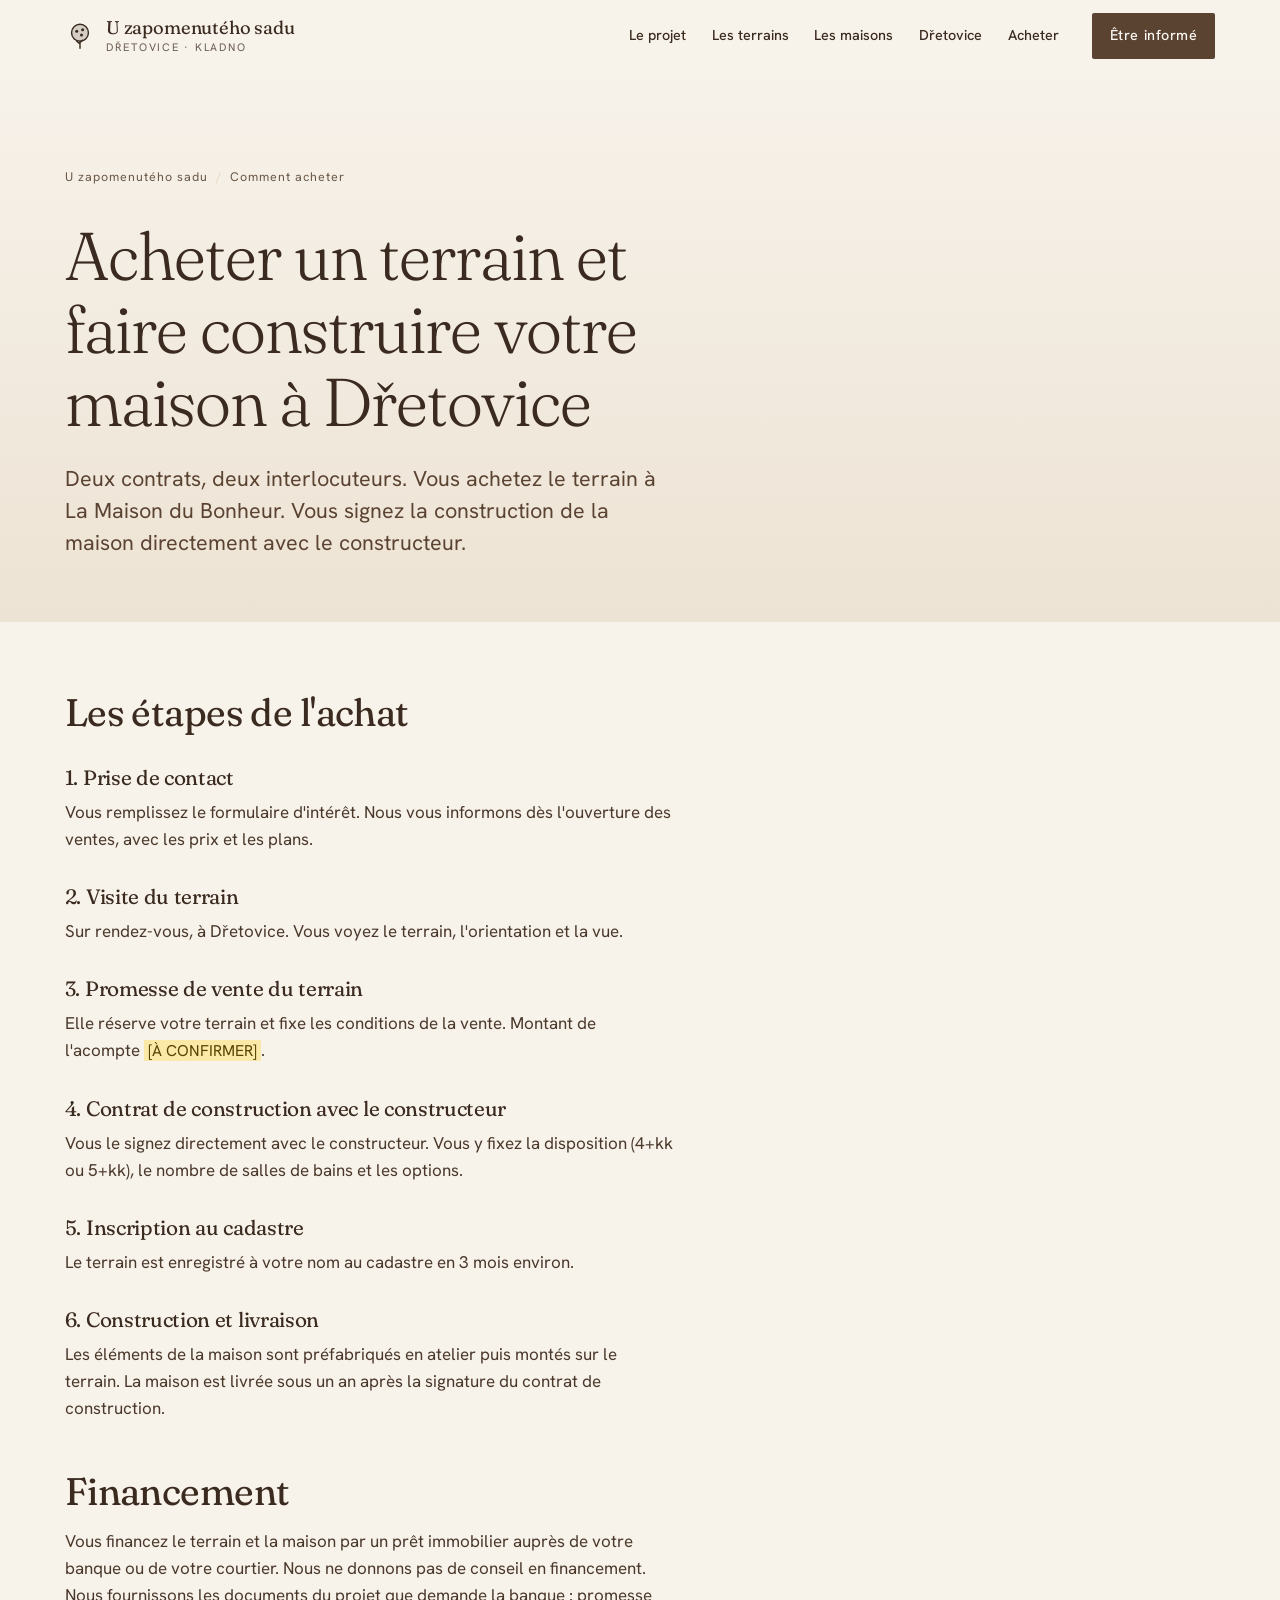
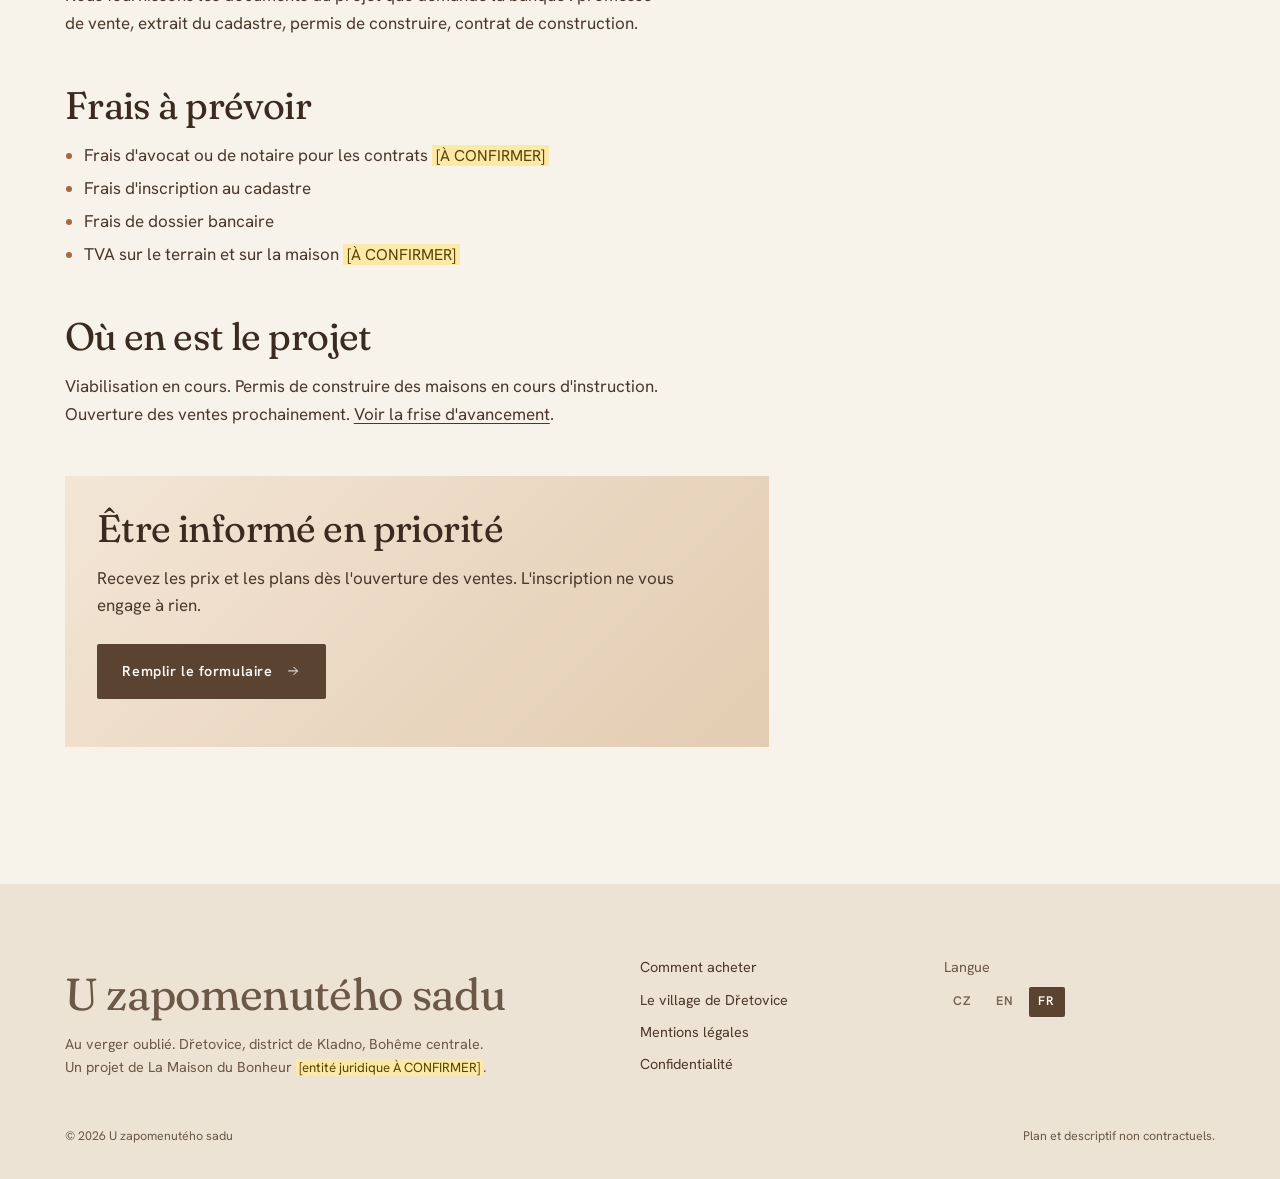
==== comment-acheter/index.html @ 850607a3 "Frise d'avancement à 3 étapes sans date, retrait des dates de vente et de permis, centrage du pannea" ====
<!DOCTYPE html>
<html lang="fr">
<head>
    <meta charset="UTF-8">
    <meta name="viewport" content="width=device-width, initial-scale=1">
    <!-- DEV : version française provisoire, ne pas indexer. -->
    <meta name="robots" content="noindex, nofollow">
    <title>Acheter un terrain et faire bâtir sa maison près de Prague</title>
    <meta name="description" content="Promesse de vente, contrat de construction, cadastre, financement : toutes les étapes pour acheter un terrain et faire construire votre maison à Dřetovice.">
    <link rel="canonical" href="https://uzapomenutehosadu.cz/comment-acheter/">
    <meta property="og:title" content="Acheter un terrain et faire bâtir sa maison près de Prague">
    <meta property="og:description" content="Promesse de vente, contrat de construction, cadastre, financement : toutes les étapes pour acheter un terrain et faire construire votre maison à Dřetovice.">
    <meta property="og:image" content="https://uzapomenutehosadu.cz/assets/images/og-image.jpg">
    <meta property="og:url" content="https://uzapomenutehosadu.cz/comment-acheter/">
    <meta property="og:type" content="website">
    <meta property="og:locale" content="fr_FR">
    <meta property="og:site_name" content="U zapomenutého sadu">
    <meta name="theme-color" content="#f7f2ea">
    <link rel="icon" href="../assets/icons/favicon.svg" type="image/svg+xml">
    <link rel="preload" href="../assets/fonts/fraunces-var.woff2" as="font" type="font/woff2" crossorigin>
    <link rel="preload" href="../assets/fonts/hanken-grotesk-var.woff2" as="font" type="font/woff2" crossorigin>
    <link rel="stylesheet" href="../css/style.css?v=20261007d">
    <script>document.documentElement.classList.add('js');</script>
    <script type="application/ld+json">
{
  "@context": "https://schema.org",
  "@type": "BreadcrumbList",
  "itemListElement": [
    {
      "@type": "ListItem",
      "position": 1,
      "name": "U zapomenutého sadu",
      "item": "https://uzapomenutehosadu.cz/"
    },
    {
      "@type": "ListItem",
      "position": 2,
      "name": "Comment acheter",
      "item": "https://uzapomenutehosadu.cz/comment-acheter/"
    }
  ]
}
    </script>
</head>
<body>
    <a class="skip-link" href="#contenu">Aller au contenu</a>
    <header class="site-header site-header--page">
        <div class="wrap">
            <a class="brand" href="../">
                <svg viewBox="0 0 32 32" aria-hidden="true"><circle cx="16" cy="12.5" r="9" fill="currentColor" opacity=".18"/><circle cx="16" cy="12.5" r="9" fill="none" stroke="currentColor" stroke-width="1.5"/><path d="M16 21.5V29M16 24.5l-3.5-3M16 23l3-2.6" stroke="currentColor" stroke-width="1.5" fill="none" stroke-linecap="round"/><circle cx="12.5" cy="11" r="1.6" fill="currentColor"/><circle cx="18.8" cy="9.4" r="1.6" fill="currentColor"/><circle cx="17.6" cy="15" r="1.6" fill="currentColor"/></svg>
                <span>U zapomenutého sadu<small>Dřetovice · Kladno</small></span>
            </a>
            <button class="nav-toggle" type="button" aria-expanded="false" aria-controls="site-nav"><span></span>Menu</button>
            <nav class="site-nav" id="site-nav" aria-label="Navigation principale">
                <ul role="list">
                    <li><a href="../#avancement">Le projet</a></li>
                    <li><a href="../#terrains">Les terrains</a></li>
                    <li><a href="../#maisons">Les maisons</a></li>
                    <li><a href="../dretovice/">Dřetovice</a></li>
                    <li><a href="../comment-acheter/">Acheter</a></li>
                    <li><a class="btn" href="../#contact">Être informé</a></li>
                </ul>
            </nav>
        </div>
    </header>

    <main id="contenu">
        <section class="page-hero">
            <div class="wrap">
                <nav class="breadcrumb" aria-label="Fil d'Ariane">
                    <ol>
                        <li><a href="../">U zapomenutého sadu</a></li>
                        <li aria-current="page">Comment acheter</li>
                    </ol>
                </nav>
                <h1>Acheter un terrain et faire construire votre maison à Dřetovice</h1>
                <p class="lead">Deux contrats, deux interlocuteurs. Vous achetez le terrain à La Maison du Bonheur. Vous signez la construction de la maison directement avec le constructeur.</p>
            </div>
        </section>
        <section class="section bg-cream" style="padding-top:clamp(3rem,2rem + 3vw,5rem)">
            <div class="wrap">
                <div class="prose">

                    <h2>Les étapes de l'achat</h2>
                    <h3>1. Prise de contact</h3>
                    <p>Vous remplissez le formulaire d'intérêt. Nous vous informons dès l'ouverture des ventes, avec les prix et les plans.</p>
                    <h3>2. Visite du terrain</h3>
                    <p>Sur rendez-vous, à Dřetovice. Vous voyez le terrain, l'orientation et la vue.</p>
                    <h3>3. Promesse de vente du terrain</h3>
                    <p>Elle réserve votre terrain et fixe les conditions de la vente. Montant de l'acompte <span class="todo">[À CONFIRMER]</span>.</p>
                    <h3>4. Contrat de construction avec le constructeur</h3>
                    <p>Vous le signez directement avec le constructeur. Vous y fixez la disposition (4+kk ou 5+kk), le nombre de salles de bains et les options.</p>
                    <h3>5. Inscription au cadastre</h3>
                    <p>Le terrain est enregistré à votre nom au cadastre en 3 mois environ.</p>
                    <h3>6. Construction et livraison</h3>
                    <p>Les éléments de la maison sont préfabriqués en atelier puis montés sur le terrain. La maison est livrée sous un an après la signature du contrat de construction.</p>

                    <h2>Financement</h2>
                    <p>Vous financez le terrain et la maison par un prêt immobilier auprès de votre banque ou de votre courtier. Nous ne donnons pas de conseil en financement. Nous fournissons les documents du projet que demande la banque : promesse de vente, extrait du cadastre, permis de construire, contrat de construction.</p>

                    <h2>Frais à prévoir</h2>
                    <ul>
                        <li>Frais d'avocat ou de notaire pour les contrats <span class="todo">[À CONFIRMER]</span></li>
                        <li>Frais d'inscription au cadastre</li>
                        <li>Frais de dossier bancaire</li>
                        <li>TVA sur le terrain et sur la maison <span class="todo">[À CONFIRMER]</span></li>
                    </ul>

                    <h2>Où en est le projet</h2>
                    <p>Viabilisation en cours. Permis de construire des maisons en cours d'instruction. Ouverture des ventes prochainement. <a href="../#avancement">Voir la frise d'avancement</a>.</p>


                <div class="page-cta">
                    <h2>Être informé en priorité</h2>
                    <p>Recevez les prix et les plans dès l'ouverture des ventes. L'inscription ne vous engage à rien.</p>
                    <p style="margin-top:1.5rem"><a class="btn btn--primary" href="../#contact">Remplir le formulaire <svg viewBox="0 0 24 24" fill="none" stroke="currentColor" stroke-width="1.5" aria-hidden="true"><path d="M5 12h14M13 6l6 6-6 6"/></svg></a></p>
                </div>
                </div>
            </div>
        </section>
    </main>

    <footer class="site-footer">
        <div class="wrap">
            <div class="footer-grid">
                <div class="footer-brand">
                    <p class="serif">U zapomenutého sadu</p>
                    <p>Au verger oublié. Dřetovice, district de Kladno, Bohême centrale.<br>Un projet de La Maison du Bonheur <span class="todo">[entité juridique À CONFIRMER]</span>.</p>
                </div>
                <ul class="footer-links" role="list">
                    <li><a href="../comment-acheter/">Comment acheter</a></li>
                    <li><a href="../dretovice/">Le village de Dřetovice</a></li>
                    <li><a href="../mentions-legales/">Mentions légales</a></li>
                    <li><a href="../confidentialite/">Confidentialité</a></li>
                </ul>
                <div>
                    <p class="note" style="margin-bottom:.5rem">Langue</p>
                    <ul class="lang" role="list">
                        <li><span aria-disabled="true" title="Version tchèque en préparation">CZ</span></li>
                        <li><span aria-disabled="true" title="Version anglaise en préparation">EN</span></li>
                        <li><a href="./" aria-current="page" lang="fr">FR</a></li>
                    </ul>
                </div>
            </div>
            <div class="footer-bottom">
                <p>&copy; <span id="year">2026</span> U zapomenutého sadu</p>
                <p>Plan et descriptif non contractuels.</p>
            </div>
        </div>
    </footer>
    <script src="../js/main.js?v=20261007d" defer></script>
</body>
</html>
---- css/style.css ----
/* =========================================================
   U zapomenutého sadu : design system + styles
   Mobile-first. Pas de traits de séparation : les sections
   se distinguent par leur fond et leur composition.
   ========================================================= */

/* ---------- Polices (2 fichiers woff2, variables) ---------- */
@font-face {
    font-family: "Fraunces";
    src: url("../assets/fonts/fraunces-var.woff2") format("woff2");
    font-weight: 300 600;
    font-style: normal;
    font-display: optional;
}
@font-face {
    font-family: "Hanken Grotesk";
    src: url("../assets/fonts/hanken-grotesk-var.woff2") format("woff2");
    font-weight: 300 700;
    font-style: normal;
    font-display: optional;
}

/* ---------- Tokens ---------- */
:root {
    /* Fonds */
    --c-cream: #f7f2ea;
    --c-paper: #fbf8f3;
    --c-sand: #ede3d4;
    --c-clay: #e3d3bd;

    /* Bruns */
    --c-ink: #3a2a1f;
    --c-earth: #5b4332;
    --c-taupe: #75624f;
    --c-copper: #a8673f;
    --c-copper-soft: #c98f68;

    /* Accent unique : vert feuille */
    --c-leaf: #5c7a34;
    --c-leaf-soft: #dfe6cf;

    /* Texte */
    --c-text: #4a382b;
    --c-muted: #6b5847;

    /* Dégradés dans la palette */
    --g-warm: linear-gradient(180deg, var(--c-cream) 0%, var(--c-sand) 100%);
    --g-dawn: linear-gradient(135deg, #f3e6d6 0%, #ead7c1 55%, #e2cdb2 100%);

    /* Typo */
    --f-serif: "Fraunces", "Iowan Old Style", "Palatino Linotype", Georgia, serif;
    --f-sans: "Hanken Grotesk", "Segoe UI", system-ui, -apple-system, sans-serif;

    --fs-xs: 0.78rem;
    --fs-sm: 0.9rem;
    --fs-base: 1.0625rem;
    --fs-lg: clamp(1.15rem, 1rem + 0.5vw, 1.35rem);
    --fs-h3: clamp(1.3rem, 1.1rem + 0.8vw, 1.7rem);
    --fs-h2: clamp(2rem, 1.4rem + 2.6vw, 3.6rem);
    --fs-h1: clamp(2.4rem, 1.5rem + 4.2vw, 5.4rem);
    --fs-display: clamp(4rem, 2.5rem + 7vw, 9.5rem);

    /* Espacements */
    --sp-1: 0.5rem;
    --sp-2: 1rem;
    --sp-3: 1.5rem;
    --sp-4: 2rem;
    --sp-5: 3rem;
    --sp-6: 4.5rem;
    --sp-section: clamp(4.5rem, 3rem + 7vw, 10rem);
    --gutter: clamp(1.25rem, 0.8rem + 2.5vw, 3rem);
    --max: 1240px;
    --max-text: 38rem;

    --radius: 2px;
    --ease: cubic-bezier(.22, .61, .36, 1);
    --t: 240ms;
}

/* ---------- Reset ---------- */
*, *::before, *::after { box-sizing: border-box; }
* { margin: 0; padding: 0; }
html { font-size: 16px; -webkit-text-size-adjust: 100%; scroll-behavior: smooth; scroll-padding-top: 5rem; }
body {
    font-family: var(--f-sans);
    font-size: var(--fs-base);
    line-height: 1.6;
    color: var(--c-text);
    background: var(--c-cream);
    -webkit-font-smoothing: antialiased;
    text-rendering: optimizeLegibility;
}
img, picture, svg, video, iframe { display: block; max-width: 100%; height: auto; }
input, button, textarea, select { font: inherit; color: inherit; }
button { cursor: pointer; background: none; border: 0; }
a { color: inherit; text-decoration-thickness: 1px; text-underline-offset: 0.2em; }
ul[role="list"], ol[role="list"] { list-style: none; }
:focus-visible { outline: 2px solid var(--c-leaf); outline-offset: 3px; }

@media (prefers-reduced-motion: reduce) {
    html { scroll-behavior: auto; }
    *, *::before, *::after { animation-duration: 0.01ms !important; transition-duration: 0.01ms !important; }
}

/* ---------- Utilitaires ---------- */
.wrap { width: 100%; max-width: var(--max); margin-inline: auto; padding-inline: var(--gutter); }
.visually-hidden { position: absolute !important; width: 1px; height: 1px; overflow: hidden; clip: rect(0 0 0 0); white-space: nowrap; }
.skip-link { position: absolute; left: 1rem; top: -4rem; z-index: 100; background: var(--c-ink); color: var(--c-paper); padding: 0.6rem 1rem; transition: top var(--t); }
.skip-link:focus { top: 1rem; }

/* ---------- Typo ---------- */
h1, h2, h3, .serif {
    font-family: var(--f-serif);
    font-optical-sizing: auto;
    font-weight: 400;
    color: var(--c-ink);
    line-height: 1.08;
    letter-spacing: -0.015em;
    text-wrap: balance;
}
h2 { font-size: var(--fs-h2); }
h3 { font-size: var(--fs-h3); line-height: 1.2; }
p { max-width: var(--max-text); }
strong { font-weight: 600; color: var(--c-ink); }

.eyebrow {
    display: inline-flex;
    align-items: baseline;
    gap: 0.75em;
    font-family: var(--f-sans);
    font-size: var(--fs-xs);
    font-weight: 600;
    letter-spacing: 0.18em;
    text-transform: uppercase;
    color: var(--c-copper);
    margin-bottom: var(--sp-3);
}
.eyebrow b { font-family: var(--f-serif); font-weight: 400; font-size: 1.35em; letter-spacing: 0; color: var(--c-taupe); }
.lead { font-size: var(--fs-lg); line-height: 1.5; color: var(--c-earth); }
.note { font-size: var(--fs-sm); color: var(--c-muted); }
.todo { background: #fbe9a8; color: #5a4300; padding: 0 0.25em; font-size: 0.92em; }

/* ---------- Boutons ---------- */
.btn {
    display: inline-flex;
    align-items: center;
    gap: 0.75rem;
    padding: 1rem 1.6rem;
    font-weight: 600;
    font-size: var(--fs-sm);
    letter-spacing: 0.04em;
    text-decoration: none;
    border-radius: var(--radius);
    transition: background-color var(--t) var(--ease), color var(--t) var(--ease), transform var(--t) var(--ease);
}
.btn svg { width: 1.1em; height: 1.1em; transition: transform var(--t) var(--ease); }
.btn:hover svg { transform: translateX(4px); }
.btn--primary { background: var(--c-earth); color: var(--c-paper); }
.btn--primary:hover { background: var(--c-ink); }
.btn--light { background: var(--c-paper); color: var(--c-ink); }
.btn--light:hover { background: var(--c-cream); }
.link-arrow {
    display: inline-flex; align-items: center; gap: 0.5rem;
    font-weight: 600; font-size: var(--fs-sm); letter-spacing: 0.04em;
    text-decoration: none; color: var(--c-earth);
    background: linear-gradient(currentColor, currentColor) 0 100% / 0 1px no-repeat;
    transition: background-size var(--t) var(--ease), color var(--t);
    padding-bottom: 2px;
}
.link-arrow:hover { background-size: 100% 1px; color: var(--c-ink); }

/* ---------- Header ---------- */
.site-header {
    position: fixed; inset: 0 0 auto 0; z-index: 50;
    transition: background-color var(--t) var(--ease), color var(--t);
    color: var(--c-paper);
}
.site-header.is-solid { background: rgba(247, 242, 234, 0.97); color: var(--c-ink); }
.site-header--page { position: sticky; background: var(--c-cream); color: var(--c-ink); }
.site-header .wrap { display: flex; align-items: center; justify-content: space-between; gap: var(--sp-3); height: 4.5rem; }
.brand { display: flex; align-items: center; gap: 0.7rem; text-decoration: none; }
.brand svg { width: 30px; height: 30px; flex: none; }
.brand span { font-family: var(--f-serif); font-size: 1.15rem; line-height: 1; letter-spacing: -0.01em; }
.brand small { display: block; font-family: var(--f-sans); font-size: 0.68rem; letter-spacing: 0.16em; text-transform: uppercase; opacity: 0.75; margin-top: 0.3rem; }

.nav-toggle { display: inline-flex; align-items: center; gap: 0.6rem; font-size: var(--fs-sm); font-weight: 600; padding: 0.55rem 0.9rem; border-radius: 99px; background: var(--c-earth); color: var(--c-paper); }
.nav-toggle span { display: block; width: 22px; height: 2px; background: currentColor; position: relative; transition: transform var(--t); }
.nav-toggle span::before, .nav-toggle span::after { content: ""; position: absolute; left: 0; width: 100%; height: 2px; background: currentColor; transition: transform var(--t), top var(--t); }
.nav-toggle span::before { top: -7px; }
.nav-toggle span::after { top: 7px; }
.nav-toggle[aria-expanded="true"] span { background: transparent; }
.nav-toggle[aria-expanded="true"] span::before { top: 0; transform: rotate(45deg); }
.nav-toggle[aria-expanded="true"] span::after { top: 0; transform: rotate(-45deg); }

.site-nav {
    position: fixed; inset: 4.5rem 0 auto 0;
    background: var(--c-cream); color: var(--c-ink);
    padding: var(--sp-4) var(--gutter) var(--sp-5);
    display: none;
}
.site-nav.is-open { display: block; }
.site-nav ul { display: grid; gap: 0.4rem; }
.site-nav a { display: block; font-family: var(--f-serif); font-size: 1.6rem; text-decoration: none; padding: 0.3rem 0; }
.site-nav .btn { margin-top: var(--sp-3); font-family: var(--f-sans); font-size: var(--fs-sm); }

@media (min-width: 960px) {
    .nav-toggle { display: none; }
    .site-nav { position: static; display: block; background: none; color: inherit; padding: 0; }
    .site-nav ul { display: flex; align-items: center; gap: clamp(1rem, 2vw, 2rem); }
    .site-nav a { font-family: var(--f-sans); font-size: var(--fs-sm); font-weight: 500; padding: 0.4rem 0; background: linear-gradient(currentColor, currentColor) 0 100% / 0 1px no-repeat; transition: background-size var(--t) var(--ease); }
    .site-nav a:hover { background-size: 100% 1px; }
    .site-nav .btn { margin: 0 0 0 0.5rem; padding: 0.7rem 1.1rem; background: var(--c-paper); color: var(--c-ink); }
    .site-header.is-solid .site-nav .btn, .site-header--page .site-nav .btn { background: var(--c-earth); color: var(--c-paper); }
}

/* ---------- Sections ---------- */
.section { padding-block: var(--sp-section); position: relative; }
.bg-cream { background: var(--c-cream); }
.bg-paper { background: var(--c-paper); }
.bg-sand { background: var(--c-sand); }
.bg-warm { background: var(--g-warm); }
.bg-dawn { background: var(--g-dawn); }
.section-head { margin-bottom: clamp(2.5rem, 2rem + 3vw, 5rem); max-width: 50rem; }
.section-head p { margin-top: var(--sp-3); }
/* Rendu différé des sections hors écran (performance) */
main > section:not(.hero):not(.figures) { content-visibility: auto; contain-intrinsic-size: auto 1100px; }

/* ---------- 1. Hero ---------- */
.hero { position: relative; min-height: min(100svh, 58rem); display: grid; align-items: end; color: var(--c-paper); isolation: isolate; }
.hero__media, .hero__media img { position: absolute; inset: 0; width: 100%; height: 100%; object-fit: cover; z-index: -2; }
.hero__media img { object-position: 40% 60%; }
.hero::after {
    content: ""; position: absolute; inset: 0; z-index: -1;
    background:
        linear-gradient(180deg, rgba(43, 30, 20, 0.45) 0%, rgba(43, 30, 20, 0) 22%),
        linear-gradient(90deg, rgba(43, 30, 20, 0.62) 0%, rgba(43, 30, 20, 0.3) 45%, rgba(43, 30, 20, 0) 70%),
        linear-gradient(0deg, rgba(43, 30, 20, 0.82) 0%, rgba(58, 42, 31, 0.5) 38%, rgba(58, 42, 31, 0) 68%);
}
.hero__content { padding-block: 8rem clamp(3rem, 2rem + 4vw, 6rem); }
.hero__kicker { font-size: var(--fs-xs); font-weight: 600; letter-spacing: 0.2em; text-transform: uppercase; margin-bottom: var(--sp-3); opacity: 0.9; }
.hero__kicker em { font-style: normal; font-family: var(--f-serif); text-transform: none; letter-spacing: 0; font-size: 1.25em; opacity: 0.85; }
.hero h1 { color: var(--c-paper); font-size: var(--fs-h1); font-weight: 300; max-width: 15ch; }
.hero h1 em { font-style: normal; color: #ecd2b8; }
.hero__sub { margin-top: var(--sp-3); font-size: var(--fs-lg); max-width: 34rem; color: rgba(251, 248, 243, 0.92); }
.hero__actions { display: flex; flex-wrap: wrap; align-items: center; gap: var(--sp-3); margin-top: var(--sp-4); }
.hero__actions .link-arrow { color: var(--c-paper); }
.status-pill {
    display: inline-flex; align-items: center; gap: 0.6rem;
    font-size: var(--fs-sm); font-weight: 600; letter-spacing: 0.02em;
    background: rgba(43, 30, 20, 0.45);
    padding: 0.45rem 0.9rem 0.45rem 0.7rem; border-radius: 99px; margin-top: var(--sp-4);
}
.status-pill i { width: 8px; height: 8px; border-radius: 50%; background: #a9c97a; box-shadow: 0 0 0 4px rgba(169, 201, 122, 0.25); }
.hero__caption { position: absolute; right: var(--gutter); bottom: 1.2rem; font-size: var(--fs-xs); color: rgba(251, 248, 243, 0.75); max-width: 18rem; text-align: right; display: none; }
@media (min-width: 960px) { .hero__caption { display: block; } }

/* ---------- 2. Chiffres clés ---------- */
/* Panneau brun à gauche (pleine hauteur, jusqu'au bord), chiffres à droite */
.figures { display: grid; }
.figures__lead {
    background: linear-gradient(160deg, #6a4e3a 0%, var(--c-earth) 55%, #4d382a 100%);
    color: var(--c-paper);
    display: flex; align-items: center; justify-content: center; text-align: center;
    padding: clamp(3rem, 2rem + 5vw, 6rem) var(--gutter);
}
.figure--hero { align-items: center; }
.figures__rest { padding: clamp(3rem, 2rem + 5vw, 7rem) var(--gutter); }
.figures__grid { display: grid; gap: var(--sp-5) var(--sp-4); grid-template-columns: repeat(2, minmax(0, 1fr)); }
.figure { display: flex; flex-direction: column; gap: 0.35rem; }
.figure__value { font-family: var(--f-serif); font-weight: 300; font-size: clamp(2.6rem, 1.8rem + 3vw, 4.4rem); line-height: 0.95; color: var(--c-ink); letter-spacing: -0.03em; font-variant-numeric: lining-nums; }
.figure__value small { font-size: 0.42em; letter-spacing: 0; margin-left: 0.1em; color: var(--c-taupe); }
.figure__label { font-size: var(--fs-sm); color: var(--c-muted); max-width: 16rem; }
.figure--hero .figure__value { font-size: clamp(7rem, 4rem + 12vw, 13rem); color: #e8c3a0; }
.figure--hero .figure__label { color: rgba(251, 248, 243, 0.88); font-size: var(--fs-lg); line-height: 1.35; max-width: 15rem; margin-top: var(--sp-2); }
@media (min-width: 760px) {
    .figures__grid { grid-template-columns: repeat(3, minmax(0, 1fr)); gap: var(--sp-6) var(--sp-4); }
}
@media (min-width: 960px) {
    /* La colonne brune s'étend du bord gauche de l'écran jusqu'au début de la grille */
    .figures { grid-template-columns: calc((100vw - min(100vw, var(--max))) / 2 + 22rem) 1fr; }
    .figures__rest { display: flex; align-items: center; padding-left: var(--sp-6); padding-right: max(var(--gutter), calc((100vw - var(--max)) / 2 + var(--gutter))); }
    .figures__grid { width: 100%; }
}

/* ---------- 3. Avancement ---------- */
.timeline { display: grid; gap: 0; counter-reset: step; }
.step { position: relative; padding: 0 0 var(--sp-5) 3.5rem; }
.step:last-child { padding-bottom: 0; }
.step::before {
    content: ""; position: absolute; left: 1.05rem; top: 2.4rem; bottom: 0.2rem; width: 2px;
    background: linear-gradient(180deg, var(--c-clay), rgba(227, 211, 189, 0));
}
.step:last-child::before { display: none; }
.step__dot {
    position: absolute; left: 0; top: 0; width: 2.2rem; height: 2.2rem; border-radius: 50%;
    display: grid; place-items: center;
    font-family: var(--f-serif); font-size: 1rem; color: var(--c-taupe); background: var(--c-paper);
}
.step__status { display: flex; align-items: baseline; gap: 0.5rem; font-size: var(--fs-xs); font-weight: 600; letter-spacing: 0.14em; text-transform: uppercase; color: var(--c-muted); margin-bottom: 0.4rem; }
.step h3 { font-size: clamp(1.25rem, 1.1rem + 0.6vw, 1.55rem); margin-bottom: 0.4rem; }
.step p { font-size: var(--fs-sm); color: var(--c-text); max-width: 26rem; }
.step .step__link { margin-top: 0.8rem; }
.step--done .step__dot { background: var(--c-earth); color: var(--c-paper); }
.step--current .step__dot { background: var(--c-leaf); color: var(--c-paper); box-shadow: 0 0 0 6px var(--c-leaf-soft); }
.step--current .step__status { color: var(--c-leaf); }
.step--current .step__status::before { content: ""; flex: none; transform: translateY(-1px); width: 7px; height: 7px; border-radius: 50%; background: var(--c-leaf); }
.timeline-meta { display: flex; flex-wrap: wrap; justify-content: space-between; gap: var(--sp-2); margin-top: var(--sp-5); }
@media (min-width: 960px) {
    .timeline { grid-template-columns: repeat(3, minmax(0, 1fr)); gap: var(--sp-5); }
    .step { padding: 3.6rem 0 0 0; }
    .step::before { left: 2.6rem; right: calc(-1 * var(--sp-5)); top: 1.05rem; bottom: auto; width: auto; height: 2px; background: linear-gradient(90deg, var(--c-clay), rgba(227, 211, 189, 0.3)); }
    .step--done::before { background: var(--c-earth); }
}

/* ---------- 4. Plan de situation ---------- */
.plan { display: grid; gap: var(--sp-5); }
.plan__map { position: relative; }
.plan__scroll { overflow-x: auto; -webkit-overflow-scrolling: touch; margin-inline: calc(-1 * var(--gutter)); padding-inline: var(--gutter); scrollbar-width: thin; }
.plan__svg { width: 100%; min-width: 720px; height: auto; overflow: visible; }
.plan__hint { margin-top: 0.5rem; }
@media (min-width: 760px) { .plan__scroll { margin-inline: 0; padding-inline: 0; overflow: visible; } .plan__svg { min-width: 0; } .plan__hint { display: none; } }
.plan__svg .lot { cursor: pointer; }
.plan__svg .lot rect, .plan__svg .lot path { fill: #efe2cf; stroke: var(--c-paper); stroke-width: 3; transition: fill var(--t) var(--ease); }
.plan__svg .lot text { font-family: var(--f-serif); font-size: 34px; fill: var(--c-earth); pointer-events: none; transition: fill var(--t); }
.plan__svg .lot .lot-area { font-family: var(--f-sans); font-size: 13px; letter-spacing: 0.04em; fill: var(--c-muted); }
.plan__svg .lot:hover rect, .plan__svg .lot:hover path, .plan__svg .lot:focus-visible rect, .plan__svg .lot:focus-visible path { fill: var(--c-copper-soft); }
.plan__svg .lot.is-active rect, .plan__svg .lot.is-active path { fill: var(--c-copper); }
.plan__svg .lot.is-active text, .plan__svg .lot:hover text { fill: var(--c-paper); }
.plan__svg .lot:focus { outline: none; }
.plan__svg .lbl { font-family: var(--f-sans); font-size: 13px; letter-spacing: 0.16em; text-transform: uppercase; fill: var(--c-muted); }
.plan__svg .lbl--orchard { fill: #4b6328; }

.plan__tooltip {
    position: absolute; pointer-events: none; z-index: 2;
    background: var(--c-ink); color: var(--c-paper); font-size: var(--fs-xs); letter-spacing: 0.04em;
    padding: 0.4rem 0.7rem; border-radius: var(--radius); white-space: nowrap;
    transform: translate(-50%, calc(-100% - 10px)); opacity: 0; transition: opacity 150ms;
}
.plan__tooltip.is-visible { opacity: 1; }

.lot-card { background: var(--c-cream); padding: var(--sp-4); align-self: start; }
.lot-card__num { font-family: var(--f-serif); font-weight: 300; font-size: clamp(4rem, 3rem + 4vw, 6.5rem); line-height: 0.85; color: var(--c-copper); }
.lot-card dl { display: grid; grid-template-columns: auto 1fr; gap: 0.55rem 1.5rem; margin-block: var(--sp-3); font-size: var(--fs-sm); }
.lot-card dt { color: var(--c-muted); }
.lot-card dd { color: var(--c-ink); font-weight: 600; }
.lot-card .btn { width: 100%; justify-content: space-between; }
@media (min-width: 960px) {
    .plan { grid-template-columns: minmax(0, 1fr) 20rem; align-items: start; }
    .lot-card { position: sticky; top: 6rem; }
}

/* ---------- 5. Maisons ---------- */
.houses { display: grid; gap: var(--sp-5); }
.placeholder {
    position: relative; aspect-ratio: 4 / 3;
    background: var(--g-dawn);
    display: grid; place-items: center; text-align: center;
    padding: var(--sp-4); color: var(--c-earth);
}
.placeholder svg { position: absolute; inset: 0; width: 100%; height: 100%; }
.placeholder figcaption { position: relative; max-width: 20rem; font-size: var(--fs-sm); }
.placeholder figcaption strong { display: block; font-family: var(--f-serif); font-weight: 400; font-size: 1.35rem; margin-bottom: 0.4rem; }
.placeholder--tall { aspect-ratio: 3 / 4; }
.house-points { display: grid; gap: var(--sp-5); }
.house-point { display: grid; grid-template-columns: 3rem 1fr; gap: 0 var(--sp-2); }
.house-point__n { font-family: var(--f-serif); font-size: 1.1rem; color: var(--c-copper); padding-top: 0.25rem; }
.house-point h3 { margin-bottom: 0.6rem; }
.house-point ul { list-style: none; display: grid; gap: 0.35rem; }
.house-point li { padding-left: 1.1rem; position: relative; }
.house-point li::before { content: ""; position: absolute; left: 0; top: 0.72em; width: 6px; height: 6px; border-radius: 50%; background: var(--c-leaf); }
.house-spec {
    display: grid; grid-template-columns: repeat(2, minmax(0, 1fr)); gap: var(--sp-3) var(--sp-3);
    padding: var(--sp-4); background: var(--c-paper);
}
.house-spec div { display: flex; flex-direction: column; }
.house-spec b { font-family: var(--f-serif); font-weight: 400; font-size: 1.9rem; color: var(--c-ink); line-height: 1.1; }
.house-spec b + span { margin-top: 0.2rem; }
@media (min-width: 640px) { .house-spec { grid-template-columns: repeat(4, minmax(0, 1fr)); } }
.house-spec span { font-size: var(--fs-xs); letter-spacing: 0.1em; text-transform: uppercase; color: var(--c-muted); }
@media (min-width: 960px) {
    .houses { grid-template-columns: 5fr 6fr; gap: var(--sp-6); align-items: start; }
    .houses__visuals { position: sticky; top: 6rem; display: grid; gap: var(--sp-3); }
    .houses__visuals .placeholder:nth-child(2) { width: 72%; margin-left: auto; margin-top: calc(-1 * var(--sp-6)); aspect-ratio: 1; }
}

/* ---------- 6. Le lieu ---------- */
.place-photo { position: relative; }
.place-photo img { width: 100%; height: clamp(22rem, 60vw, 46rem); object-fit: cover; }
.place-photo figcaption { position: absolute; right: var(--gutter); top: var(--sp-3); text-align: right; color: var(--c-paper); font-size: var(--fs-xs); letter-spacing: 0.06em; text-shadow: 0 1px 8px rgba(0, 0, 0, 0.5); max-width: 22rem; }
.place-intro { margin-top: calc(-1 * clamp(4rem, 8vw, 9rem)); position: relative; z-index: 1; }
.place-intro__card { background: var(--c-cream); padding: var(--sp-5) var(--gutter); max-width: 46rem; }
.place-facts { display: grid; gap: var(--sp-5); margin-top: var(--sp-6); }
.place-fact h3 { margin-bottom: 0.6rem; }
.place-fact__k { font-family: var(--f-serif); font-weight: 300; font-size: 3rem; line-height: 1; color: var(--c-clay); display: block; margin-bottom: 0.4rem; }
@media (min-width: 760px) {
    .place-facts { grid-template-columns: repeat(2, minmax(0, 1fr)); gap: var(--sp-6) var(--sp-5); }
    .place-fact:nth-child(even) { transform: translateY(var(--sp-6)); }
}
@media (min-width: 960px) { .place-intro__card { padding: var(--sp-6) var(--sp-6) var(--sp-5); margin-left: calc(-1 * var(--sp-4)); } }

/* ---------- 7. Accès ---------- */
.access { display: grid; gap: var(--sp-5); }
.access__modes { display: grid; gap: var(--sp-4); }
.mode { display: grid; grid-template-columns: 2.6rem 1fr; gap: 0 var(--sp-2); }
.mode svg { width: 2rem; height: 2rem; stroke: var(--c-copper); fill: none; stroke-width: 1.5; stroke-linecap: round; stroke-linejoin: round; }
.mode h3 { font-family: var(--f-sans); font-size: var(--fs-xs); letter-spacing: 0.16em; text-transform: uppercase; font-weight: 600; color: var(--c-muted); margin-bottom: 0.3rem; }
.mode p { color: var(--c-ink); }
.distances { list-style: none; display: grid; gap: 0.2rem; margin-top: var(--sp-5); }
.distances li { display: flex; align-items: baseline; justify-content: space-between; gap: var(--sp-2); padding: 0.55rem 0; }
.distances li:nth-child(odd) { background: linear-gradient(90deg, rgba(227, 211, 189, 0.45), rgba(227, 211, 189, 0)); padding-inline: 0.75rem; margin-inline: -0.75rem; }
.distances b { font-family: var(--f-serif); font-weight: 400; font-size: 1.5rem; color: var(--c-ink); white-space: nowrap; }
.map-facade { position: relative; min-height: 24rem; background: var(--g-dawn); display: grid; place-items: center; overflow: hidden; }
.map-facade__bg { position: absolute; inset: 0; width: 100%; height: 100%; }
.map-facade__inner { position: relative; z-index: 1; text-align: center; color: var(--c-earth); padding: var(--sp-4); }
.map-pin { width: 2.6rem; height: 2.6rem; margin: 0 auto var(--sp-2); fill: none; stroke: var(--c-copper); stroke-width: 1.5; }
.map-facade__coords { font-family: var(--f-serif); font-size: 1.5rem !important; color: var(--c-ink); margin-bottom: 0.5rem !important; }
.map-facade__inner p { margin: 0 auto var(--sp-3); font-size: var(--fs-sm); max-width: 22rem; }
.map-facade iframe { position: absolute; inset: 0; width: 100%; height: 100%; border: 0; z-index: 2; }
.map-links { margin-top: var(--sp-2); display: flex; gap: var(--sp-3); flex-wrap: wrap; }
@media (min-width: 960px) {
    .access { grid-template-columns: 5fr 7fr; gap: var(--sp-6); align-items: stretch; }
    .map-facade { min-height: 100%; }
}

/* ---------- 8. Vie quotidienne ---------- */
.daily { display: grid; gap: var(--sp-5); }
.daily__col h3 { display: flex; align-items: baseline; justify-content: space-between; gap: var(--sp-2); margin-bottom: var(--sp-2); }
.daily__col h3 span { font-family: var(--f-sans); font-size: var(--fs-xs); font-weight: 600; letter-spacing: 0.12em; text-transform: uppercase; color: var(--c-leaf); white-space: nowrap; }
.daily__col ul { list-style: none; display: grid; gap: 0.15rem; }
.daily__col li { padding: 0.35rem 0; display: flex; justify-content: space-between; gap: var(--sp-2); }
.daily__col li em { font-style: normal; color: var(--c-muted); font-size: var(--fs-sm); white-space: nowrap; }
.daily__col--lead { background: var(--c-paper); padding: var(--sp-4); }
@media (min-width: 760px) { .daily { grid-template-columns: repeat(2, minmax(0, 1fr)); gap: var(--sp-5) var(--sp-6); } }
@media (min-width: 1100px) { .daily { grid-template-columns: 1.15fr 1fr 1fr; } .daily__col--lead { grid-row: span 2; } }

/* ---------- 9. Village ---------- */
.village { display: grid; gap: var(--sp-5); align-items: center; }
.village__year { margin-top: var(--sp-4); font-family: var(--f-serif); font-weight: 300; font-size: clamp(6rem, 3rem + 14vw, 15rem); line-height: 0.8; color: var(--c-copper); letter-spacing: -0.04em; }
.village__year span { display: block; font-family: var(--f-sans); font-size: var(--fs-xs); font-weight: 600; letter-spacing: 0.18em; text-transform: uppercase; color: var(--c-muted); margin-top: var(--sp-3); }
.village__facts { list-style: none; display: grid; gap: var(--sp-2); margin-top: var(--sp-4); }
.village__facts li { font-family: var(--f-serif); font-size: clamp(1.15rem, 1rem + 0.6vw, 1.45rem); color: var(--c-ink); line-height: 1.35; }
.village__facts li b { font-weight: 500; color: var(--c-copper); }
.village__photo img { width: 100%; aspect-ratio: 4 / 3; object-fit: cover; }
.village__photo figcaption { font-size: var(--fs-xs); color: var(--c-muted); margin-top: 0.6rem; }
@media (min-width: 960px) { .village { grid-template-columns: 7fr 5fr; gap: var(--sp-6); } }

/* ---------- 10. Vidéo ---------- */
.video { position: relative; aspect-ratio: 16 / 9; background: var(--c-earth); overflow: hidden; }
.video img { position: absolute; inset: 0; width: 100%; height: 100%; object-fit: cover; transition: transform 600ms var(--ease); }
.video::after { content: ""; position: absolute; inset: 0; background: linear-gradient(0deg, rgba(43, 30, 20, 0.6), rgba(43, 30, 20, 0.05) 60%); pointer-events: none; }
.video__btn { position: absolute; inset: 0; z-index: 1; display: flex; flex-direction: column; align-items: flex-start; justify-content: flex-end; gap: 0.8rem; padding: var(--gutter); color: var(--c-paper); text-align: left; }
.video__btn .play { width: 4.5rem; height: 4.5rem; border-radius: 50%; background: var(--c-paper); display: grid; place-items: center; transition: transform var(--t) var(--ease); }
.video__btn .play svg { width: 1.4rem; height: 1.4rem; fill: var(--c-ink); margin-left: 4px; }
.video__btn:hover .play { transform: scale(1.06); }
.video:hover img { transform: scale(1.02); }
.video__btn span { font-weight: 600; font-size: var(--fs-sm); letter-spacing: 0.04em; }
.video iframe { position: absolute; inset: 0; width: 100%; height: 100%; border: 0; z-index: 2; }
.video-note { margin-top: var(--sp-2); }

/* ---------- 11. Acheter ---------- */
.buy { display: grid; gap: var(--sp-5); }
.buy__parties { display: grid; gap: var(--sp-3); margin-top: var(--sp-4); }
.party { padding: var(--sp-3); background: var(--c-paper); }
.party span { display: block; font-size: var(--fs-xs); font-weight: 600; letter-spacing: 0.14em; text-transform: uppercase; color: var(--c-copper); margin-bottom: 0.3rem; }
.party p { font-family: var(--f-serif); font-size: 1.25rem; color: var(--c-ink); line-height: 1.3; }
.buy-steps { list-style: none; display: grid; gap: 0; counter-reset: buy; }
.buy-steps li { counter-increment: buy; display: grid; grid-template-columns: 4.5rem 1fr; gap: 0 var(--sp-2); padding-block: var(--sp-3); }
.buy-steps li::before { content: counter(buy, decimal-leading-zero); font-family: var(--f-serif); font-weight: 300; font-size: 2.6rem; line-height: 1; color: var(--c-clay); }
.buy-steps h3 { font-size: 1.3rem; margin-bottom: 0.3rem; }
.buy-steps p { font-size: var(--fs-sm); }
.buy-steps li:nth-child(odd) { background: linear-gradient(90deg, rgba(251, 248, 243, 0.8), rgba(251, 248, 243, 0)); padding-inline: 1rem; margin-inline: -1rem; }
.finance { margin-top: var(--sp-4); padding: var(--sp-4); background: var(--c-leaf-soft); }
.finance h3 { font-size: 1.25rem; margin-bottom: 0.4rem; }
@media (min-width: 960px) { .buy { grid-template-columns: 5fr 7fr; gap: var(--sp-6); } .buy__intro { position: sticky; top: 6rem; align-self: start; } }

/* ---------- 12. FAQ ---------- */
.faq { display: grid; gap: var(--sp-5); }
.faq__list { display: grid; gap: 0.4rem; }
.faq details { background: var(--c-paper); transition: background-color var(--t); }
.faq details[open] { background: #fff; }
.faq summary {
    list-style: none; cursor: pointer; display: flex; justify-content: space-between; align-items: center; gap: var(--sp-3);
    padding: 1.15rem 1.4rem; font-family: var(--f-serif); font-size: clamp(1.1rem, 1rem + 0.4vw, 1.3rem); color: var(--c-ink); line-height: 1.3;
}
.faq summary::-webkit-details-marker { display: none; }
.faq summary::after { content: ""; flex: none; width: 0.7rem; height: 0.7rem; border-right: 1.5px solid var(--c-copper); border-bottom: 1.5px solid var(--c-copper); transform: rotate(45deg) translateY(-3px); transition: transform var(--t) var(--ease); }
.faq details[open] summary::after { transform: rotate(-135deg) translateY(-3px); }
.faq summary:hover { color: var(--c-copper); }
.faq details > div { padding: 0 1.4rem 1.4rem; }
@media (min-width: 960px) { .faq { grid-template-columns: 4fr 8fr; gap: var(--sp-6); } .faq .section-head { position: sticky; top: 6rem; align-self: start; } }

/* ---------- 13. Formulaire ---------- */
.contact { display: grid; gap: var(--sp-5); }
.reasons { list-style: none; display: grid; gap: var(--sp-3); margin-top: var(--sp-4); counter-reset: r; }
.reasons li { counter-increment: r; display: grid; grid-template-columns: 2.5rem 1fr; font-size: var(--fs-lg); color: var(--c-ink); line-height: 1.4; }
.reasons li::before { content: counter(r, decimal-leading-zero); font-family: var(--f-serif); color: var(--c-copper); font-size: 1rem; padding-top: 0.25rem; }
.direct { margin-top: var(--sp-5); font-size: var(--fs-sm); color: var(--c-muted); }
.direct strong { display: block; font-family: var(--f-serif); font-weight: 400; font-size: 1.3rem; }

.form { background: var(--c-paper); padding: clamp(1.5rem, 1rem + 3vw, 3.5rem); display: grid; gap: var(--sp-3); }
.field { display: grid; gap: 0.4rem; }
.field label, .field legend { font-size: var(--fs-sm); font-weight: 600; color: var(--c-ink); }
.field label small, .field legend small { font-weight: 400; color: var(--c-muted); }
.field input, .field select, .field textarea {
    width: 100%; padding: 0.85rem 1rem; background: var(--c-cream); border: 0; border-radius: var(--radius);
    border-bottom: 2px solid transparent; transition: border-color var(--t), background-color var(--t);
}
.field input:hover, .field select:hover, .field textarea:hover { background: #f2ebdf; }
.field input:focus, .field select:focus, .field textarea:focus { outline: none; border-bottom-color: var(--c-leaf); background: #fff; }
.field textarea { min-height: 7rem; resize: vertical; }
.field [aria-invalid="true"] { border-bottom-color: #a5402a; }
.field .error { font-size: var(--fs-xs); color: #a5402a; min-height: 0; }
.row-2 { display: grid; gap: var(--sp-3); }
@media (min-width: 640px) { .row-2 { grid-template-columns: 1fr 1fr; } }
fieldset.field { border: 0; }
.checks { display: grid; gap: 0.5rem; margin-top: 0.4rem; }
@media (min-width: 640px) { .checks { grid-template-columns: 1fr 1fr; } }
.check { display: flex; gap: 0.7rem; align-items: flex-start; font-size: var(--fs-sm); cursor: pointer; padding: 0.7rem 0.85rem; background: var(--c-cream); border-radius: var(--radius); transition: background-color var(--t); }
.check:hover { background: #f2ebdf; }
.check input { appearance: none; flex: none; width: 1.15rem; height: 1.15rem; margin-top: 0.15rem; border: 1.5px solid var(--c-taupe); border-radius: 2px; display: grid; place-items: center; background: #fff; transition: background-color var(--t), border-color var(--t); }
.check input::after { content: ""; width: 0.35rem; height: 0.65rem; border-right: 2px solid #fff; border-bottom: 2px solid #fff; transform: rotate(45deg) translate(-1px, -1px); opacity: 0; }
.check input:checked { background: var(--c-leaf); border-color: var(--c-leaf); }
.check input:checked::after { opacity: 1; }
.check--consent { background: none; padding: 0; }
.check--consent:hover { background: none; }
.hp { position: absolute; left: -9999px; width: 1px; height: 1px; overflow: hidden; }
.form .btn { justify-self: start; border: 0; }
.form-status { font-size: var(--fs-sm); padding: 0.8rem 1rem; background: #f6dfd6; color: #7a2e1c; }
@media (min-width: 960px) { .contact { grid-template-columns: 5fr 7fr; gap: var(--sp-6); } }

/* ---------- 14. Footer ---------- */
.site-footer { background: var(--c-sand); padding-block: var(--sp-6) var(--sp-4); font-size: var(--fs-sm); }
.footer-grid { display: grid; gap: var(--sp-4); }
.footer-brand .serif { font-size: clamp(1.8rem, 1.4rem + 2vw, 2.8rem); line-height: 1; }
.footer-brand p { margin-top: var(--sp-2); color: var(--c-muted); }
.footer-links { list-style: none; display: grid; gap: 0.4rem; }
.footer-links a { text-decoration: none; }
.footer-links a:hover { text-decoration: underline; }
.lang { display: flex; gap: 0.3rem; list-style: none; }
.lang a, .lang span { display: inline-block; padding: 0.3rem 0.6rem; font-weight: 600; font-size: var(--fs-xs); letter-spacing: 0.1em; text-decoration: none; border-radius: var(--radius); }
.lang [aria-current] { background: var(--c-earth); color: var(--c-paper); }
.lang span[aria-disabled] { color: var(--c-taupe); }
.footer-bottom { margin-top: var(--sp-5); color: var(--c-muted); font-size: var(--fs-xs); display: flex; flex-wrap: wrap; justify-content: space-between; gap: var(--sp-2); }
@media (min-width: 760px) { .footer-grid { grid-template-columns: 2fr 1fr 1fr; } }

/* ---------- Pages annexes ---------- */
.page-hero { padding-block: clamp(3rem, 2rem + 5vw, 7rem) clamp(2rem, 1.5rem + 3vw, 4rem); background: var(--g-warm); }
.page-hero h1 { font-size: clamp(2.2rem, 1.5rem + 3.4vw, 4.4rem); font-weight: 300; max-width: 18ch; }
.page-hero p { margin-top: var(--sp-3); }
.breadcrumb { font-size: var(--fs-xs); letter-spacing: 0.08em; color: var(--c-muted); margin-bottom: var(--sp-4); }
.breadcrumb ol { list-style: none; display: flex; flex-wrap: wrap; gap: 0.5rem; }
.breadcrumb li + li::before { content: "/"; margin-right: 0.5rem; color: var(--c-clay); }
.breadcrumb a { text-decoration: none; }
.breadcrumb a:hover { text-decoration: underline; }
.prose { max-width: 44rem; }
.prose h2 { font-size: clamp(1.6rem, 1.3rem + 1.4vw, 2.4rem); margin: var(--sp-5) 0 var(--sp-2); }
.prose h2:first-child { margin-top: 0; }
.prose h3 { margin: var(--sp-4) 0 var(--sp-1); font-size: 1.3rem; }
.prose p, .prose ul, .prose ol, .prose dl { margin-bottom: var(--sp-2); }
.prose ul, .prose ol { padding-left: 1.2rem; }
.prose li { margin-bottom: 0.35rem; }
.prose li::marker { color: var(--c-copper); }
.prose table { width: 100%; border-collapse: collapse; margin-bottom: var(--sp-3); font-size: var(--fs-sm); }
.prose th, .prose td { text-align: left; padding: 0.6rem 0.8rem; vertical-align: top; }
.prose tr:nth-child(odd) td { background: var(--c-paper); }
.prose th { font-size: var(--fs-xs); letter-spacing: 0.1em; text-transform: uppercase; color: var(--c-muted); }
.page-cta { margin-top: var(--sp-5); padding: var(--sp-4); background: var(--g-dawn); }
.page-cta h2 { margin-top: 0; }

/* ---------- Reveal au scroll ---------- */
.js .reveal { opacity: 0; transform: translateY(20px); transition: opacity 700ms var(--ease), transform 700ms var(--ease); }
.js .reveal.is-in { opacity: 1; transform: none; }
@media (prefers-reduced-motion: reduce) { .js .reveal { opacity: 1; transform: none; } }
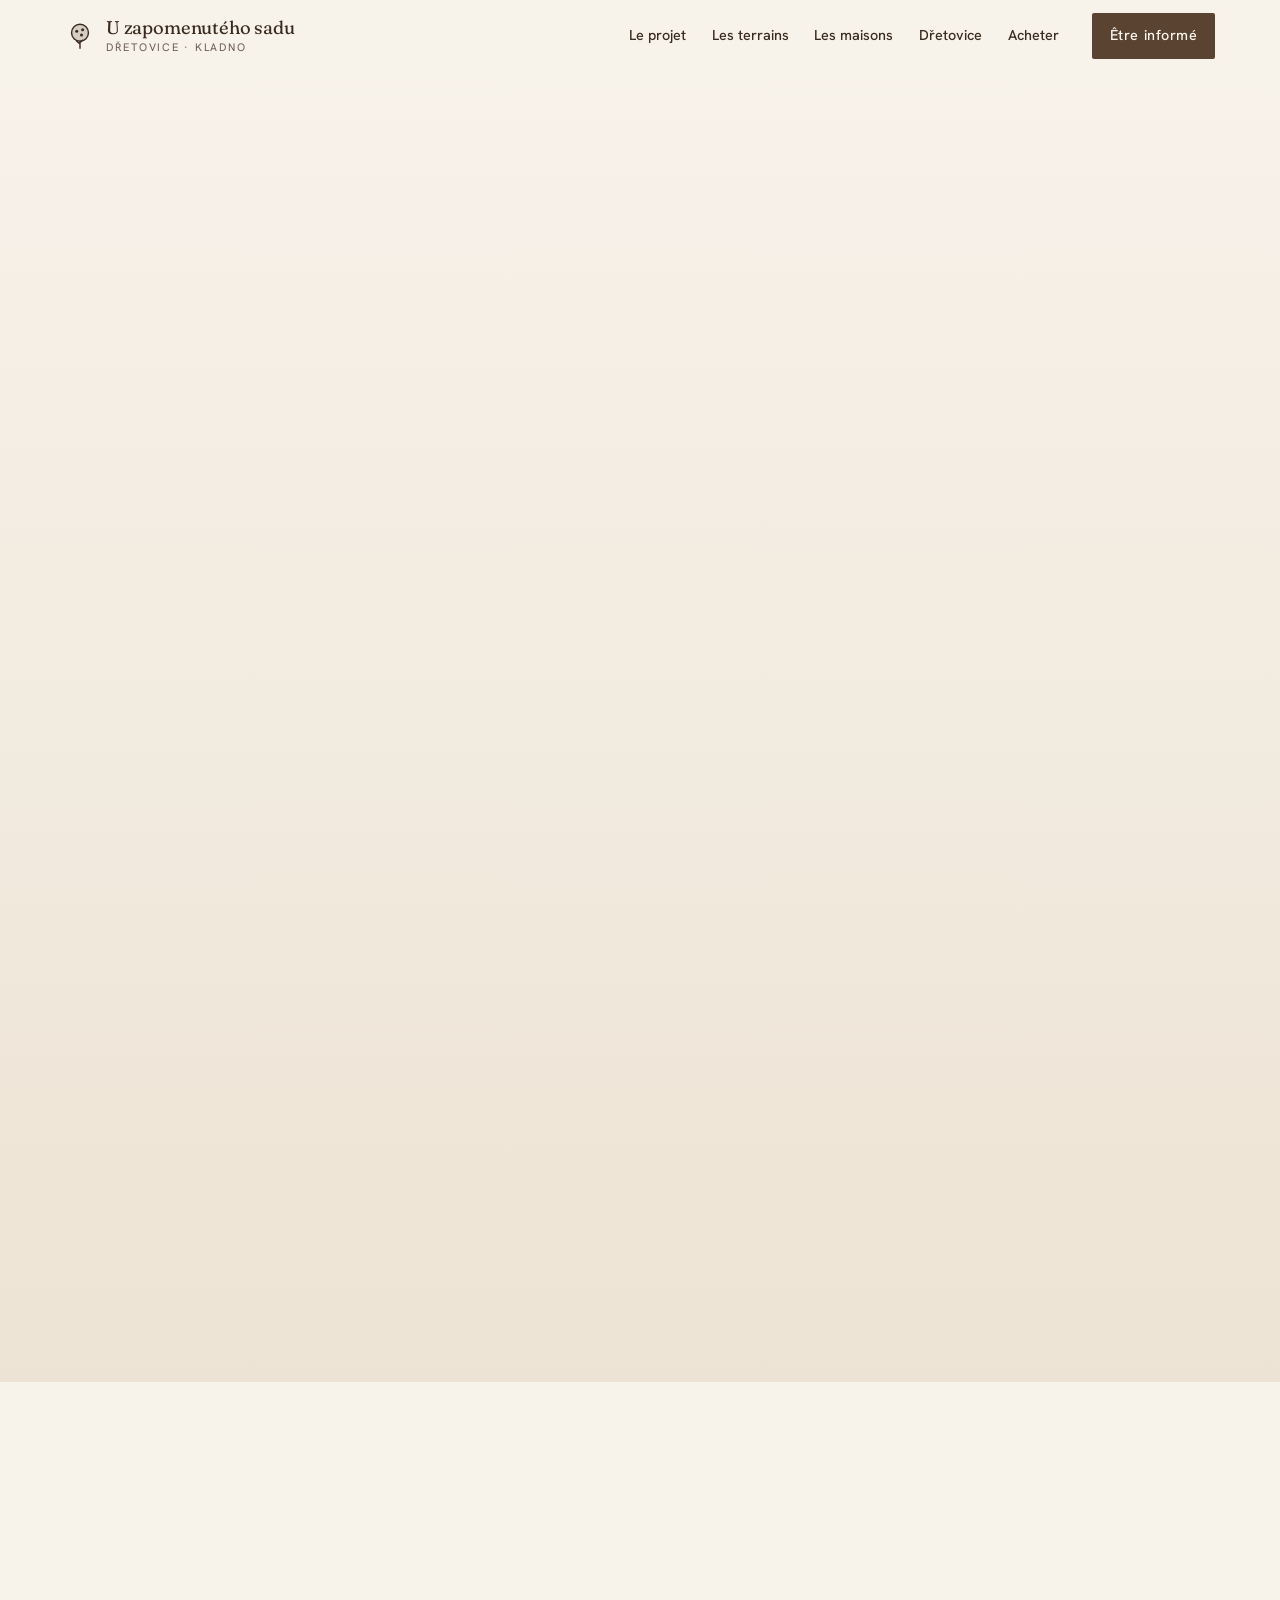
==== commit 88558bb5: "Revue 2 : bandeau maisons centré, retrait du nom de société, engagements non prévus retirés, formula" ====
--- a/comment-acheter/index.html
+++ b/comment-acheter/index.html
@@ -19,7 +19,7 @@
     <link rel="icon" href="../assets/icons/favicon.svg" type="image/svg+xml">
     <link rel="preload" href="../assets/fonts/fraunces-var.woff2" as="font" type="font/woff2" crossorigin>
     <link rel="preload" href="../assets/fonts/hanken-grotesk-var.woff2" as="font" type="font/woff2" crossorigin>
-    <link rel="stylesheet" href="../css/style.css?v=20261007d">
+    <link rel="stylesheet" href="../css/style.css?v=20261012a">
     <script>document.documentElement.classList.add('js');</script>
     <script type="application/ld+json">
 {
@@ -74,7 +74,7 @@
                     </ol>
                 </nav>
                 <h1>Acheter un terrain et faire construire votre maison à Dřetovice</h1>
-                <p class="lead">Deux contrats, deux interlocuteurs. Vous achetez le terrain à La Maison du Bonheur. Vous signez la construction de la maison directement avec le constructeur.</p>
+                <p class="lead">Deux contrats, deux interlocuteurs. Vous achetez le terrain à son propriétaire. Vous signez la construction de la maison directement avec le constructeur.</p>
             </div>
         </section>
         <section class="section bg-cream" style="padding-top:clamp(3rem,2rem + 3vw,5rem)">
@@ -87,7 +87,7 @@
                     <h3>2. Visite du terrain</h3>
                     <p>Sur rendez-vous, à Dřetovice. Vous voyez le terrain, l'orientation et la vue.</p>
                     <h3>3. Promesse de vente du terrain</h3>
-                    <p>Elle réserve votre terrain et fixe les conditions de la vente. Montant de l'acompte <span class="todo">[À CONFIRMER]</span>.</p>
+                    <p>Elle porte sur le terrain que vous avez choisi. Conditions <span class="todo">[À CONFIRMER]</span>.</p>
                     <h3>4. Contrat de construction avec le constructeur</h3>
                     <p>Vous le signez directement avec le constructeur. Vous y fixez la disposition (4+kk ou 5+kk), le nombre de salles de bains et les options.</p>
                     <h3>5. Inscription au cadastre</h3>
@@ -96,7 +96,7 @@
                     <p>Les éléments de la maison sont préfabriqués en atelier puis montés sur le terrain. La maison est livrée sous un an après la signature du contrat de construction.</p>
 
                     <h2>Financement</h2>
-                    <p>Vous financez le terrain et la maison par un prêt immobilier auprès de votre banque ou de votre courtier. Nous ne donnons pas de conseil en financement. Nous fournissons les documents du projet que demande la banque : promesse de vente, extrait du cadastre, permis de construire, contrat de construction.</p>
+                    <p>Vous financez le terrain et la maison par un prêt immobilier auprès de votre banque ou de votre courtier. Nous ne donnons pas de conseil en financement.</p>
 
                     <h2>Frais à prévoir</h2>
                     <ul>
@@ -125,7 +125,7 @@
             <div class="footer-grid">
                 <div class="footer-brand">
                     <p class="serif">U zapomenutého sadu</p>
-                    <p>Au verger oublié. Dřetovice, district de Kladno, Bohême centrale.<br>Un projet de La Maison du Bonheur <span class="todo">[entité juridique À CONFIRMER]</span>.</p>
+                    <p>Au verger oublié. Dřetovice, district de Kladno, Bohême centrale.<br>Porteur du projet : <span class="todo">[À CONFIRMER]</span>.</p>
                 </div>
                 <ul class="footer-links" role="list">
                     <li><a href="../comment-acheter/">Comment acheter</a></li>
@@ -148,6 +148,6 @@
             </div>
         </div>
     </footer>
-    <script src="../js/main.js?v=20261007d" defer></script>
+    <script src="../js/main.js?v=20261012a" defer></script>
 </body>
 </html>
--- a/css/style.css
+++ b/css/style.css
@@ -306,9 +306,9 @@
 .step--current .step__status::before { content: ""; flex: none; transform: translateY(-1px); width: 7px; height: 7px; border-radius: 50%; background: var(--c-leaf); }
 .timeline-meta { display: flex; flex-wrap: wrap; justify-content: space-between; gap: var(--sp-2); margin-top: var(--sp-5); }
 @media (min-width: 960px) {
-    .timeline { grid-template-columns: repeat(3, minmax(0, 1fr)); gap: var(--sp-5); }
+    .timeline { grid-template-columns: repeat(5, minmax(0, 1fr)); gap: var(--sp-3); }
     .step { padding: 3.6rem 0 0 0; }
-    .step::before { left: 2.6rem; right: calc(-1 * var(--sp-5)); top: 1.05rem; bottom: auto; width: auto; height: 2px; background: linear-gradient(90deg, var(--c-clay), rgba(227, 211, 189, 0.3)); }
+    .step::before { left: 2.6rem; right: calc(-1 * var(--sp-3)); top: 1.05rem; bottom: auto; width: auto; height: 2px; background: linear-gradient(90deg, var(--c-clay), rgba(227, 211, 189, 0.3)); }
     .step--done::before { background: var(--c-earth); }
 }
 
@@ -361,6 +361,8 @@
 .placeholder figcaption { position: relative; max-width: 20rem; font-size: var(--fs-sm); }
 .placeholder figcaption strong { display: block; font-family: var(--f-serif); font-weight: 400; font-size: 1.35rem; margin-bottom: 0.4rem; }
 .placeholder--tall { aspect-ratio: 3 / 4; }
+.house-illustration img { width: 100%; aspect-ratio: 4 / 3; object-fit: cover; }
+.house-illustration figcaption { margin-top: 0.6rem; font-size: var(--fs-xs); color: var(--c-muted); max-width: 30rem; }
 .house-points { display: grid; gap: var(--sp-5); }
 .house-point { display: grid; grid-template-columns: 3rem 1fr; gap: 0 var(--sp-2); }
 .house-point__n { font-family: var(--f-serif); font-size: 1.1rem; color: var(--c-copper); padding-top: 0.25rem; }
@@ -369,18 +371,18 @@
 .house-point li { padding-left: 1.1rem; position: relative; }
 .house-point li::before { content: ""; position: absolute; left: 0; top: 0.72em; width: 6px; height: 6px; border-radius: 50%; background: var(--c-leaf); }
 .house-spec {
-    display: grid; grid-template-columns: repeat(2, minmax(0, 1fr)); gap: var(--sp-3) var(--sp-3);
+    display: grid; grid-template-columns: repeat(2, minmax(0, 1fr)); gap: var(--sp-4) var(--sp-2);
     padding: var(--sp-4); background: var(--c-paper);
 }
-.house-spec div { display: flex; flex-direction: column; }
-.house-spec b { font-family: var(--f-serif); font-weight: 400; font-size: 1.9rem; color: var(--c-ink); line-height: 1.1; }
+.house-spec div { display: flex; flex-direction: column; align-items: center; text-align: center; }
+.house-spec b { font-family: var(--f-serif); font-weight: 400; font-size: clamp(1.5rem, 1.2rem + 0.8vw, 1.9rem); white-space: nowrap; color: var(--c-ink); line-height: 1.1; }
 .house-spec b + span { margin-top: 0.2rem; }
 @media (min-width: 640px) { .house-spec { grid-template-columns: repeat(4, minmax(0, 1fr)); } }
 .house-spec span { font-size: var(--fs-xs); letter-spacing: 0.1em; text-transform: uppercase; color: var(--c-muted); }
 @media (min-width: 960px) {
     .houses { grid-template-columns: 5fr 6fr; gap: var(--sp-6); align-items: start; }
     .houses__visuals { position: sticky; top: 6rem; display: grid; gap: var(--sp-3); }
-    .houses__visuals .placeholder:nth-child(2) { width: 72%; margin-left: auto; margin-top: calc(-1 * var(--sp-6)); aspect-ratio: 1; }
+    .houses__visuals .placeholder { width: 72%; margin-left: auto; aspect-ratio: 1; }
 }
 
 /* ---------- 6. Le lieu ---------- */
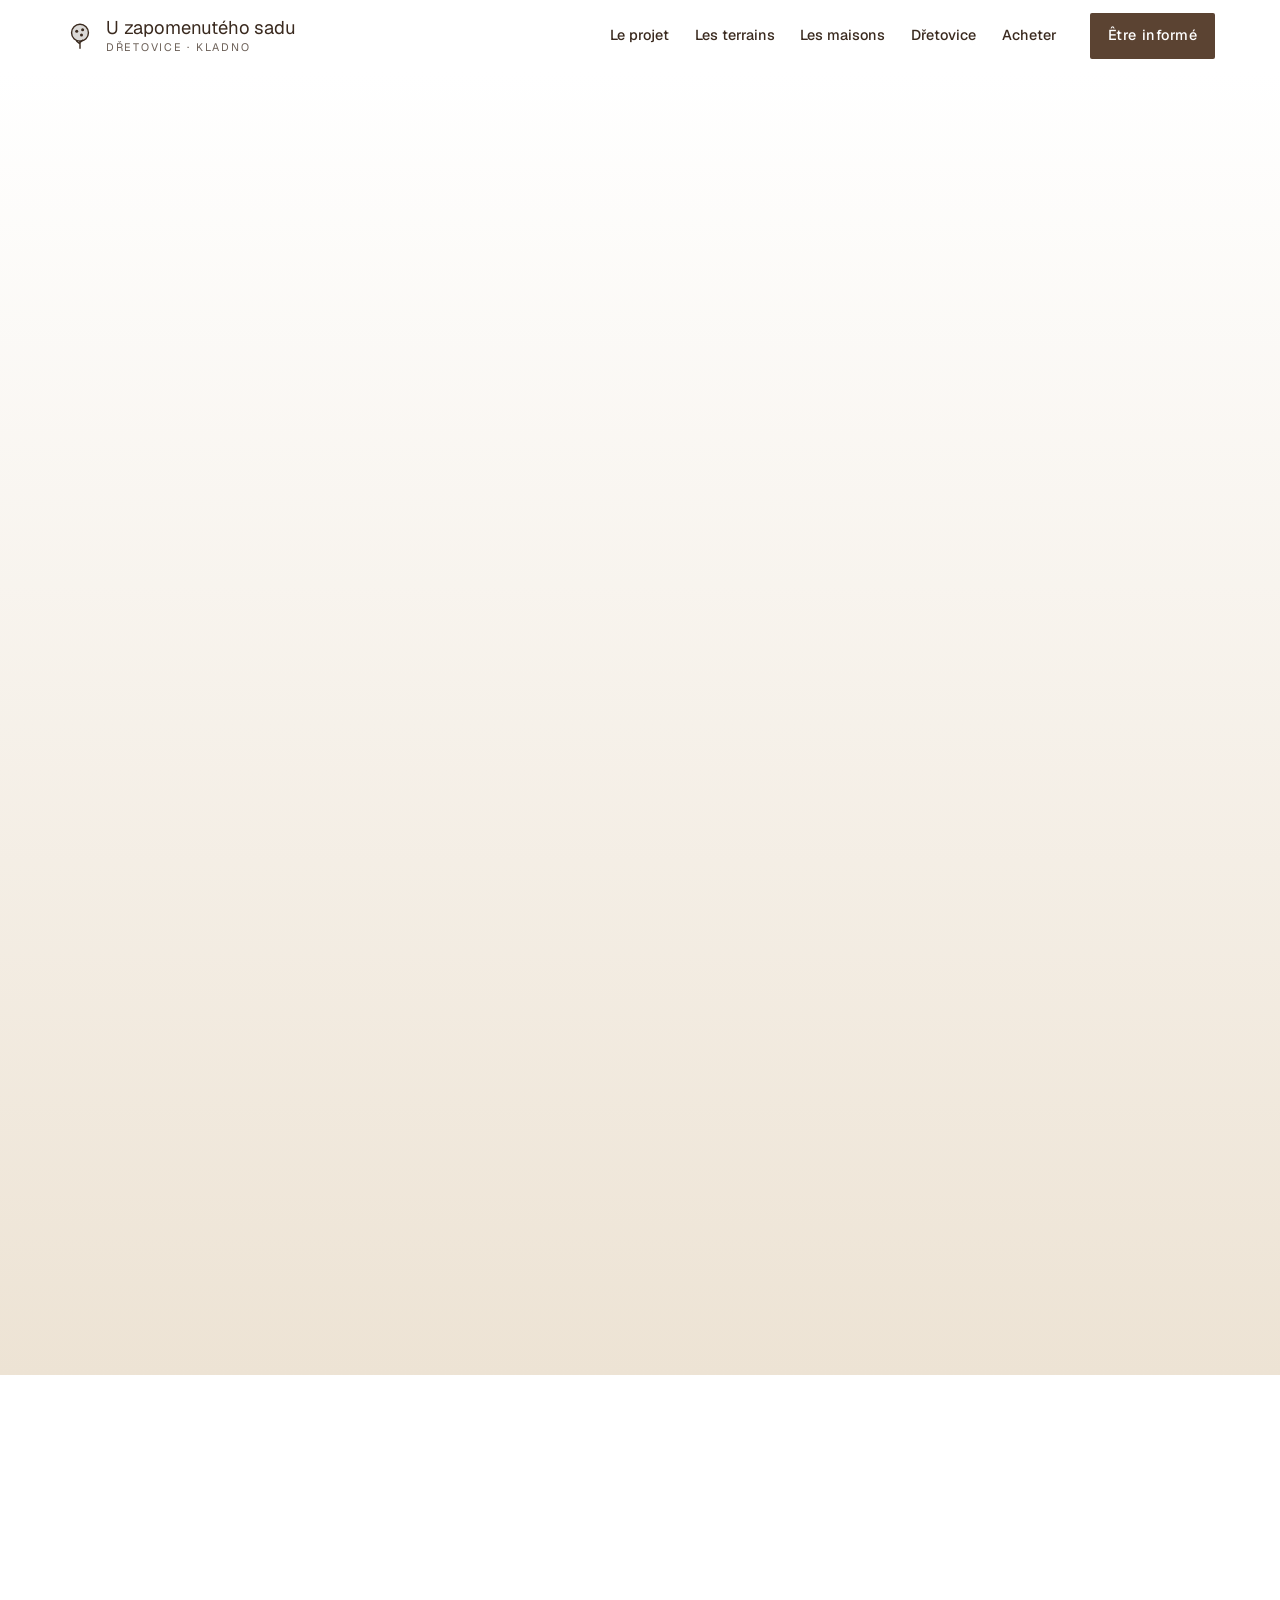
==== commit c109e7a0: "Retours cliente : police Geist (avec cyrillique), fonds blancs, hero plus discret, position de la ca" ====
--- a/comment-acheter/index.html
+++ b/comment-acheter/index.html
@@ -17,9 +17,8 @@
     <meta property="og:site_name" content="U zapomenutého sadu">
     <meta name="theme-color" content="#f7f2ea">
     <link rel="icon" href="../assets/icons/favicon.svg" type="image/svg+xml">
-    <link rel="preload" href="../assets/fonts/fraunces-var.woff2" as="font" type="font/woff2" crossorigin>
-    <link rel="preload" href="../assets/fonts/hanken-grotesk-var.woff2" as="font" type="font/woff2" crossorigin>
-    <link rel="stylesheet" href="../css/style.css?v=20261012a">
+    <link rel="preload" href="../assets/fonts/geist-latin.woff2" as="font" type="font/woff2" crossorigin>
+    <link rel="stylesheet" href="../css/style.css?v=20261016a">
     <script>document.documentElement.classList.add('js');</script>
     <script type="application/ld+json">
 {
@@ -148,6 +147,6 @@
             </div>
         </div>
     </footer>
-    <script src="../js/main.js?v=20261012a" defer></script>
+    <script src="../js/main.js?v=20261016a" defer></script>
 </body>
 </html>
--- a/css/style.css
+++ b/css/style.css
@@ -4,27 +4,31 @@
    se distinguent par leur fond et leur composition.
    ========================================================= */
 
-/* ---------- Polices (2 fichiers woff2, variables) ---------- */
+/* ---------- Police : Geist (variable 300-600), 2 fichiers woff2 ----------
+   geist-latin : latin + tchèque. geist-cyrillic : chargé seulement si la page contient du cyrillique (version russe). */
 @font-face {
-    font-family: "Fraunces";
-    src: url("../assets/fonts/fraunces-var.woff2") format("woff2");
+    font-family: "Geist";
+    src: url("../assets/fonts/geist-latin.woff2") format("woff2");
     font-weight: 300 600;
     font-style: normal;
     font-display: optional;
+    unicode-range: U+0020-007E, U+00A0-00FF, U+0100-017F, U+2010-2027, U+2030-203A, U+20AC, U+2122, U+2190-2193, U+2212;
 }
 @font-face {
-    font-family: "Hanken Grotesk";
-    src: url("../assets/fonts/hanken-grotesk-var.woff2") format("woff2");
-    font-weight: 300 700;
+    font-family: "Geist";
+    src: url("../assets/fonts/geist-cyrillic.woff2") format("woff2");
+    font-weight: 300 600;
     font-style: normal;
     font-display: optional;
+    unicode-range: U+0400-045F, U+0490-0491, U+04B0-04B1, U+2116;
 }
 
 /* ---------- Tokens ---------- */
 :root {
     /* Fonds */
-    --c-cream: #f7f2ea;
-    --c-paper: #fbf8f3;
+    --c-cream: #ffffff;
+    --c-paper: #ffffff;
+    --c-mist: #f5f1eb;
     --c-sand: #ede3d4;
     --c-clay: #e3d3bd;
 
@@ -48,8 +52,8 @@
     --g-dawn: linear-gradient(135deg, #f3e6d6 0%, #ead7c1 55%, #e2cdb2 100%);
 
     /* Typo */
-    --f-serif: "Fraunces", "Iowan Old Style", "Palatino Linotype", Georgia, serif;
-    --f-sans: "Hanken Grotesk", "Segoe UI", system-ui, -apple-system, sans-serif;
+    --f-display: "Geist", "Helvetica Neue", Arial, system-ui, sans-serif;
+    --f-sans: "Geist", "Helvetica Neue", Arial, system-ui, sans-serif;
 
     --fs-xs: 0.78rem;
     --fs-sm: 0.9rem;
@@ -57,7 +61,7 @@
     --fs-lg: clamp(1.15rem, 1rem + 0.5vw, 1.35rem);
     --fs-h3: clamp(1.3rem, 1.1rem + 0.8vw, 1.7rem);
     --fs-h2: clamp(2rem, 1.4rem + 2.6vw, 3.6rem);
-    --fs-h1: clamp(2.4rem, 1.5rem + 4.2vw, 5.4rem);
+    --fs-h1: clamp(2rem, 1.4rem + 2.2vw, 3.4rem);
     --fs-display: clamp(4rem, 2.5rem + 7vw, 9.5rem);
 
     /* Espacements */
@@ -110,12 +114,11 @@
 
 /* ---------- Typo ---------- */
 h1, h2, h3, .serif {
-    font-family: var(--f-serif);
-    font-optical-sizing: auto;
+    font-family: var(--f-display);
     font-weight: 400;
     color: var(--c-ink);
-    line-height: 1.08;
-    letter-spacing: -0.015em;
+    line-height: 1.06;
+    letter-spacing: -0.035em;
     text-wrap: balance;
 }
 h2 { font-size: var(--fs-h2); }
@@ -135,7 +138,7 @@
     color: var(--c-copper);
     margin-bottom: var(--sp-3);
 }
-.eyebrow b { font-family: var(--f-serif); font-weight: 400; font-size: 1.35em; letter-spacing: 0; color: var(--c-taupe); }
+.eyebrow b { font-family: var(--f-display); font-weight: 400; font-size: 1.35em; letter-spacing: 0; color: var(--c-taupe); }
 .lead { font-size: var(--fs-lg); line-height: 1.5; color: var(--c-earth); }
 .note { font-size: var(--fs-sm); color: var(--c-muted); }
 .todo { background: #fbe9a8; color: #5a4300; padding: 0 0.25em; font-size: 0.92em; }
@@ -175,12 +178,12 @@
     transition: background-color var(--t) var(--ease), color var(--t);
     color: var(--c-paper);
 }
-.site-header.is-solid { background: rgba(247, 242, 234, 0.97); color: var(--c-ink); }
+.site-header.is-solid { background: rgba(255, 255, 255, 0.97); color: var(--c-ink); }
 .site-header--page { position: sticky; background: var(--c-cream); color: var(--c-ink); }
 .site-header .wrap { display: flex; align-items: center; justify-content: space-between; gap: var(--sp-3); height: 4.5rem; }
 .brand { display: flex; align-items: center; gap: 0.7rem; text-decoration: none; }
 .brand svg { width: 30px; height: 30px; flex: none; }
-.brand span { font-family: var(--f-serif); font-size: 1.15rem; line-height: 1; letter-spacing: -0.01em; }
+.brand span { font-family: var(--f-display); font-size: 1.15rem; line-height: 1; letter-spacing: -0.01em; }
 .brand small { display: block; font-family: var(--f-sans); font-size: 0.68rem; letter-spacing: 0.16em; text-transform: uppercase; opacity: 0.75; margin-top: 0.3rem; }
 
 .nav-toggle { display: inline-flex; align-items: center; gap: 0.6rem; font-size: var(--fs-sm); font-weight: 600; padding: 0.55rem 0.9rem; border-radius: 99px; background: var(--c-earth); color: var(--c-paper); }
@@ -200,7 +203,7 @@
 }
 .site-nav.is-open { display: block; }
 .site-nav ul { display: grid; gap: 0.4rem; }
-.site-nav a { display: block; font-family: var(--f-serif); font-size: 1.6rem; text-decoration: none; padding: 0.3rem 0; }
+.site-nav a { display: block; font-family: var(--f-display); font-size: 1.6rem; text-decoration: none; padding: 0.3rem 0; }
 .site-nav .btn { margin-top: var(--sp-3); font-family: var(--f-sans); font-size: var(--fs-sm); }
 
 @media (min-width: 960px) {
@@ -233,16 +236,16 @@
     content: ""; position: absolute; inset: 0; z-index: -1;
     background:
         linear-gradient(180deg, rgba(43, 30, 20, 0.45) 0%, rgba(43, 30, 20, 0) 22%),
-        linear-gradient(90deg, rgba(43, 30, 20, 0.62) 0%, rgba(43, 30, 20, 0.3) 45%, rgba(43, 30, 20, 0) 70%),
-        linear-gradient(0deg, rgba(43, 30, 20, 0.82) 0%, rgba(58, 42, 31, 0.5) 38%, rgba(58, 42, 31, 0) 68%);
-}
-.hero__content { padding-block: 8rem clamp(3rem, 2rem + 4vw, 6rem); }
+        linear-gradient(0deg, rgba(38, 26, 18, 0.82) 0%, rgba(38, 26, 18, 0.55) 26%, rgba(38, 26, 18, 0) 52%);
+}
+.hero__content { padding-block: 8rem clamp(2rem, 1.5rem + 2.5vw, 3.5rem); text-shadow: 0 1px 14px rgba(20, 12, 6, 0.45); }
+.hero__content .btn { text-shadow: none; }
 .hero__kicker { font-size: var(--fs-xs); font-weight: 600; letter-spacing: 0.2em; text-transform: uppercase; margin-bottom: var(--sp-3); opacity: 0.9; }
-.hero__kicker em { font-style: normal; font-family: var(--f-serif); text-transform: none; letter-spacing: 0; font-size: 1.25em; opacity: 0.85; }
-.hero h1 { color: var(--c-paper); font-size: var(--fs-h1); font-weight: 300; max-width: 15ch; }
+.hero__kicker em { font-style: normal; font-family: var(--f-display); text-transform: none; letter-spacing: 0; font-size: 1.25em; opacity: 0.85; }
+.hero h1 { color: var(--c-paper); font-size: var(--fs-h1); font-weight: 400; max-width: 20ch; }
 .hero h1 em { font-style: normal; color: #ecd2b8; }
-.hero__sub { margin-top: var(--sp-3); font-size: var(--fs-lg); max-width: 34rem; color: rgba(251, 248, 243, 0.92); }
-.hero__actions { display: flex; flex-wrap: wrap; align-items: center; gap: var(--sp-3); margin-top: var(--sp-4); }
+.hero__sub { margin-top: var(--sp-2); font-size: var(--fs-base); max-width: 30rem; color: rgba(251, 248, 243, 0.92); }
+.hero__actions { display: flex; flex-wrap: wrap; align-items: center; gap: var(--sp-3); margin-top: var(--sp-3); }
 .hero__actions .link-arrow { color: var(--c-paper); }
 .status-pill {
     display: inline-flex; align-items: center; gap: 0.6rem;
@@ -267,8 +270,8 @@
 .figures__rest { padding: clamp(3rem, 2rem + 5vw, 7rem) var(--gutter); }
 .figures__grid { display: grid; gap: var(--sp-5) var(--sp-4); grid-template-columns: repeat(2, minmax(0, 1fr)); }
 .figure { display: flex; flex-direction: column; gap: 0.35rem; }
-.figure__value { font-family: var(--f-serif); font-weight: 300; font-size: clamp(2.6rem, 1.8rem + 3vw, 4.4rem); line-height: 0.95; color: var(--c-ink); letter-spacing: -0.03em; font-variant-numeric: lining-nums; }
-.figure__value small { font-size: 0.42em; letter-spacing: 0; margin-left: 0.1em; color: var(--c-taupe); }
+.figure__value { font-family: var(--f-display); font-weight: 300; font-size: clamp(2.4rem, 1.7rem + 2.4vw, 3.8rem); line-height: 0.95; color: var(--c-ink); letter-spacing: -0.04em; font-variant-numeric: lining-nums; white-space: nowrap; }
+.figure__value small { font-size: 0.36em; letter-spacing: -0.01em; margin-left: 0.15em; color: var(--c-taupe); }
 .figure__label { font-size: var(--fs-sm); color: var(--c-muted); max-width: 16rem; }
 .figure--hero .figure__value { font-size: clamp(7rem, 4rem + 12vw, 13rem); color: #e8c3a0; }
 .figure--hero .figure__label { color: rgba(251, 248, 243, 0.88); font-size: var(--fs-lg); line-height: 1.35; max-width: 15rem; margin-top: var(--sp-2); }
@@ -294,7 +297,7 @@
 .step__dot {
     position: absolute; left: 0; top: 0; width: 2.2rem; height: 2.2rem; border-radius: 50%;
     display: grid; place-items: center;
-    font-family: var(--f-serif); font-size: 1rem; color: var(--c-taupe); background: var(--c-paper);
+    font-family: var(--f-display); font-size: 1rem; color: var(--c-taupe); background: var(--c-paper);
 }
 .step__status { display: flex; align-items: baseline; gap: 0.5rem; font-size: var(--fs-xs); font-weight: 600; letter-spacing: 0.14em; text-transform: uppercase; color: var(--c-muted); margin-bottom: 0.4rem; }
 .step h3 { font-size: clamp(1.25rem, 1.1rem + 0.6vw, 1.55rem); margin-bottom: 0.4rem; }
@@ -321,7 +324,7 @@
 @media (min-width: 760px) { .plan__scroll { margin-inline: 0; padding-inline: 0; overflow: visible; } .plan__svg { min-width: 0; } .plan__hint { display: none; } }
 .plan__svg .lot { cursor: pointer; }
 .plan__svg .lot rect, .plan__svg .lot path { fill: #efe2cf; stroke: var(--c-paper); stroke-width: 3; transition: fill var(--t) var(--ease); }
-.plan__svg .lot text { font-family: var(--f-serif); font-size: 34px; fill: var(--c-earth); pointer-events: none; transition: fill var(--t); }
+.plan__svg .lot text { font-family: var(--f-display); font-size: 34px; fill: var(--c-earth); pointer-events: none; transition: fill var(--t); }
 .plan__svg .lot .lot-area { font-family: var(--f-sans); font-size: 13px; letter-spacing: 0.04em; fill: var(--c-muted); }
 .plan__svg .lot:hover rect, .plan__svg .lot:hover path, .plan__svg .lot:focus-visible rect, .plan__svg .lot:focus-visible path { fill: var(--c-copper-soft); }
 .plan__svg .lot.is-active rect, .plan__svg .lot.is-active path { fill: var(--c-copper); }
@@ -338,8 +341,8 @@
 }
 .plan__tooltip.is-visible { opacity: 1; }
 
-.lot-card { background: var(--c-cream); padding: var(--sp-4); align-self: start; }
-.lot-card__num { font-family: var(--f-serif); font-weight: 300; font-size: clamp(4rem, 3rem + 4vw, 6.5rem); line-height: 0.85; color: var(--c-copper); }
+.lot-card { background: var(--c-mist); padding: var(--sp-4); align-self: start; }
+.lot-card__num { font-family: var(--f-display); font-weight: 300; font-size: clamp(4rem, 3rem + 4vw, 6.5rem); line-height: 0.85; color: var(--c-copper); }
 .lot-card dl { display: grid; grid-template-columns: auto 1fr; gap: 0.55rem 1.5rem; margin-block: var(--sp-3); font-size: var(--fs-sm); }
 .lot-card dt { color: var(--c-muted); }
 .lot-card dd { color: var(--c-ink); font-weight: 600; }
@@ -359,13 +362,13 @@
 }
 .placeholder svg { position: absolute; inset: 0; width: 100%; height: 100%; }
 .placeholder figcaption { position: relative; max-width: 20rem; font-size: var(--fs-sm); }
-.placeholder figcaption strong { display: block; font-family: var(--f-serif); font-weight: 400; font-size: 1.35rem; margin-bottom: 0.4rem; }
+.placeholder figcaption strong { display: block; font-family: var(--f-display); font-weight: 400; font-size: 1.35rem; margin-bottom: 0.4rem; }
 .placeholder--tall { aspect-ratio: 3 / 4; }
 .house-illustration img { width: 100%; aspect-ratio: 4 / 3; object-fit: cover; }
 .house-illustration figcaption { margin-top: 0.6rem; font-size: var(--fs-xs); color: var(--c-muted); max-width: 30rem; }
 .house-points { display: grid; gap: var(--sp-5); }
 .house-point { display: grid; grid-template-columns: 3rem 1fr; gap: 0 var(--sp-2); }
-.house-point__n { font-family: var(--f-serif); font-size: 1.1rem; color: var(--c-copper); padding-top: 0.25rem; }
+.house-point__n { font-family: var(--f-display); font-size: 1.1rem; color: var(--c-copper); padding-top: 0.25rem; }
 .house-point h3 { margin-bottom: 0.6rem; }
 .house-point ul { list-style: none; display: grid; gap: 0.35rem; }
 .house-point li { padding-left: 1.1rem; position: relative; }
@@ -375,7 +378,7 @@
     padding: var(--sp-4); background: var(--c-paper);
 }
 .house-spec div { display: flex; flex-direction: column; align-items: center; text-align: center; }
-.house-spec b { font-family: var(--f-serif); font-weight: 400; font-size: clamp(1.5rem, 1.2rem + 0.8vw, 1.9rem); white-space: nowrap; color: var(--c-ink); line-height: 1.1; }
+.house-spec b { font-family: var(--f-display); font-weight: 400; font-size: clamp(1.5rem, 1.2rem + 0.8vw, 1.9rem); white-space: nowrap; color: var(--c-ink); line-height: 1.1; }
 .house-spec b + span { margin-top: 0.2rem; }
 @media (min-width: 640px) { .house-spec { grid-template-columns: repeat(4, minmax(0, 1fr)); } }
 .house-spec span { font-size: var(--fs-xs); letter-spacing: 0.1em; text-transform: uppercase; color: var(--c-muted); }
@@ -393,7 +396,7 @@
 .place-intro__card { background: var(--c-cream); padding: var(--sp-5) var(--gutter); max-width: 46rem; }
 .place-facts { display: grid; gap: var(--sp-5); margin-top: var(--sp-6); }
 .place-fact h3 { margin-bottom: 0.6rem; }
-.place-fact__k { font-family: var(--f-serif); font-weight: 300; font-size: 3rem; line-height: 1; color: var(--c-clay); display: block; margin-bottom: 0.4rem; }
+.place-fact__k { font-family: var(--f-display); font-weight: 300; font-size: 3rem; line-height: 1; color: var(--c-clay); display: block; margin-bottom: 0.4rem; }
 @media (min-width: 760px) {
     .place-facts { grid-template-columns: repeat(2, minmax(0, 1fr)); gap: var(--sp-6) var(--sp-5); }
     .place-fact:nth-child(even) { transform: translateY(var(--sp-6)); }
@@ -410,12 +413,12 @@
 .distances { list-style: none; display: grid; gap: 0.2rem; margin-top: var(--sp-5); }
 .distances li { display: flex; align-items: baseline; justify-content: space-between; gap: var(--sp-2); padding: 0.55rem 0; }
 .distances li:nth-child(odd) { background: linear-gradient(90deg, rgba(227, 211, 189, 0.45), rgba(227, 211, 189, 0)); padding-inline: 0.75rem; margin-inline: -0.75rem; }
-.distances b { font-family: var(--f-serif); font-weight: 400; font-size: 1.5rem; color: var(--c-ink); white-space: nowrap; }
+.distances b { font-family: var(--f-display); font-weight: 400; font-size: 1.5rem; color: var(--c-ink); white-space: nowrap; }
 .map-facade { position: relative; min-height: 24rem; background: var(--g-dawn); display: grid; place-items: center; overflow: hidden; }
 .map-facade__bg { position: absolute; inset: 0; width: 100%; height: 100%; }
 .map-facade__inner { position: relative; z-index: 1; text-align: center; color: var(--c-earth); padding: var(--sp-4); }
 .map-pin { width: 2.6rem; height: 2.6rem; margin: 0 auto var(--sp-2); fill: none; stroke: var(--c-copper); stroke-width: 1.5; }
-.map-facade__coords { font-family: var(--f-serif); font-size: 1.5rem !important; color: var(--c-ink); margin-bottom: 0.5rem !important; }
+.map-facade__coords { font-family: var(--f-display); font-size: 1.5rem !important; color: var(--c-ink); margin-bottom: 0.5rem !important; }
 .map-facade__inner p { margin: 0 auto var(--sp-3); font-size: var(--fs-sm); max-width: 22rem; }
 .map-facade iframe { position: absolute; inset: 0; width: 100%; height: 100%; border: 0; z-index: 2; }
 .map-links { margin-top: var(--sp-2); display: flex; gap: var(--sp-3); flex-wrap: wrap; }
@@ -437,10 +440,10 @@
 
 /* ---------- 9. Village ---------- */
 .village { display: grid; gap: var(--sp-5); align-items: center; }
-.village__year { margin-top: var(--sp-4); font-family: var(--f-serif); font-weight: 300; font-size: clamp(6rem, 3rem + 14vw, 15rem); line-height: 0.8; color: var(--c-copper); letter-spacing: -0.04em; }
+.village__year { margin-top: var(--sp-4); font-family: var(--f-display); font-weight: 300; font-size: clamp(6rem, 3rem + 14vw, 15rem); line-height: 0.8; color: var(--c-copper); letter-spacing: -0.04em; }
 .village__year span { display: block; font-family: var(--f-sans); font-size: var(--fs-xs); font-weight: 600; letter-spacing: 0.18em; text-transform: uppercase; color: var(--c-muted); margin-top: var(--sp-3); }
 .village__facts { list-style: none; display: grid; gap: var(--sp-2); margin-top: var(--sp-4); }
-.village__facts li { font-family: var(--f-serif); font-size: clamp(1.15rem, 1rem + 0.6vw, 1.45rem); color: var(--c-ink); line-height: 1.35; }
+.village__facts li { font-family: var(--f-display); font-size: clamp(1.15rem, 1rem + 0.6vw, 1.45rem); color: var(--c-ink); line-height: 1.35; }
 .village__facts li b { font-weight: 500; color: var(--c-copper); }
 .village__photo img { width: 100%; aspect-ratio: 4 / 3; object-fit: cover; }
 .village__photo figcaption { font-size: var(--fs-xs); color: var(--c-muted); margin-top: 0.6rem; }
@@ -464,10 +467,10 @@
 .buy__parties { display: grid; gap: var(--sp-3); margin-top: var(--sp-4); }
 .party { padding: var(--sp-3); background: var(--c-paper); }
 .party span { display: block; font-size: var(--fs-xs); font-weight: 600; letter-spacing: 0.14em; text-transform: uppercase; color: var(--c-copper); margin-bottom: 0.3rem; }
-.party p { font-family: var(--f-serif); font-size: 1.25rem; color: var(--c-ink); line-height: 1.3; }
+.party p { font-family: var(--f-display); font-size: 1.25rem; color: var(--c-ink); line-height: 1.3; }
 .buy-steps { list-style: none; display: grid; gap: 0; counter-reset: buy; }
 .buy-steps li { counter-increment: buy; display: grid; grid-template-columns: 4.5rem 1fr; gap: 0 var(--sp-2); padding-block: var(--sp-3); }
-.buy-steps li::before { content: counter(buy, decimal-leading-zero); font-family: var(--f-serif); font-weight: 300; font-size: 2.6rem; line-height: 1; color: var(--c-clay); }
+.buy-steps li::before { content: counter(buy, decimal-leading-zero); font-family: var(--f-display); font-weight: 300; font-size: 2.6rem; line-height: 1; color: var(--c-clay); }
 .buy-steps h3 { font-size: 1.3rem; margin-bottom: 0.3rem; }
 .buy-steps p { font-size: var(--fs-sm); }
 .buy-steps li:nth-child(odd) { background: linear-gradient(90deg, rgba(251, 248, 243, 0.8), rgba(251, 248, 243, 0)); padding-inline: 1rem; margin-inline: -1rem; }
@@ -478,11 +481,11 @@
 /* ---------- 12. FAQ ---------- */
 .faq { display: grid; gap: var(--sp-5); }
 .faq__list { display: grid; gap: 0.4rem; }
-.faq details { background: var(--c-paper); transition: background-color var(--t); }
-.faq details[open] { background: #fff; }
+.faq details { background: var(--c-mist); transition: background-color var(--t); }
+.faq details[open] { background: #efe9e0; }
 .faq summary {
     list-style: none; cursor: pointer; display: flex; justify-content: space-between; align-items: center; gap: var(--sp-3);
-    padding: 1.15rem 1.4rem; font-family: var(--f-serif); font-size: clamp(1.1rem, 1rem + 0.4vw, 1.3rem); color: var(--c-ink); line-height: 1.3;
+    padding: 1.15rem 1.4rem; font-family: var(--f-display); font-size: clamp(1.1rem, 1rem + 0.4vw, 1.3rem); color: var(--c-ink); line-height: 1.3;
 }
 .faq summary::-webkit-details-marker { display: none; }
 .faq summary::after { content: ""; flex: none; width: 0.7rem; height: 0.7rem; border-right: 1.5px solid var(--c-copper); border-bottom: 1.5px solid var(--c-copper); transform: rotate(45deg) translateY(-3px); transition: transform var(--t) var(--ease); }
@@ -495,16 +498,16 @@
 .contact { display: grid; gap: var(--sp-5); }
 .reasons { list-style: none; display: grid; gap: var(--sp-3); margin-top: var(--sp-4); counter-reset: r; }
 .reasons li { counter-increment: r; display: grid; grid-template-columns: 2.5rem 1fr; font-size: var(--fs-lg); color: var(--c-ink); line-height: 1.4; }
-.reasons li::before { content: counter(r, decimal-leading-zero); font-family: var(--f-serif); color: var(--c-copper); font-size: 1rem; padding-top: 0.25rem; }
+.reasons li::before { content: counter(r, decimal-leading-zero); font-family: var(--f-display); color: var(--c-copper); font-size: 1rem; padding-top: 0.25rem; }
 .direct { margin-top: var(--sp-5); font-size: var(--fs-sm); color: var(--c-muted); }
-.direct strong { display: block; font-family: var(--f-serif); font-weight: 400; font-size: 1.3rem; }
+.direct strong { display: block; font-family: var(--f-display); font-weight: 400; font-size: 1.3rem; }
 
 .form { background: var(--c-paper); padding: clamp(1.5rem, 1rem + 3vw, 3.5rem); display: grid; gap: var(--sp-3); }
 .field { display: grid; gap: 0.4rem; }
 .field label, .field legend { font-size: var(--fs-sm); font-weight: 600; color: var(--c-ink); }
 .field label small, .field legend small { font-weight: 400; color: var(--c-muted); }
 .field input, .field select, .field textarea {
-    width: 100%; padding: 0.85rem 1rem; background: var(--c-cream); border: 0; border-radius: var(--radius);
+    width: 100%; padding: 0.85rem 1rem; background: var(--c-mist); border: 0; border-radius: var(--radius);
     border-bottom: 2px solid transparent; transition: border-color var(--t), background-color var(--t);
 }
 .field input:hover, .field select:hover, .field textarea:hover { background: #f2ebdf; }
@@ -517,7 +520,7 @@
 fieldset.field { border: 0; }
 .checks { display: grid; gap: 0.5rem; margin-top: 0.4rem; }
 @media (min-width: 640px) { .checks { grid-template-columns: 1fr 1fr; } }
-.check { display: flex; gap: 0.7rem; align-items: flex-start; font-size: var(--fs-sm); cursor: pointer; padding: 0.7rem 0.85rem; background: var(--c-cream); border-radius: var(--radius); transition: background-color var(--t); }
+.check { display: flex; gap: 0.7rem; align-items: flex-start; font-size: var(--fs-sm); cursor: pointer; padding: 0.7rem 0.85rem; background: var(--c-mist); border-radius: var(--radius); transition: background-color var(--t); }
 .check:hover { background: #f2ebdf; }
 .check input { appearance: none; flex: none; width: 1.15rem; height: 1.15rem; margin-top: 0.15rem; border: 1.5px solid var(--c-taupe); border-radius: 2px; display: grid; place-items: center; background: #fff; transition: background-color var(--t), border-color var(--t); }
 .check input::after { content: ""; width: 0.35rem; height: 0.65rem; border-right: 2px solid #fff; border-bottom: 2px solid #fff; transform: rotate(45deg) translate(-1px, -1px); opacity: 0; }
@@ -564,7 +567,7 @@
 .prose li::marker { color: var(--c-copper); }
 .prose table { width: 100%; border-collapse: collapse; margin-bottom: var(--sp-3); font-size: var(--fs-sm); }
 .prose th, .prose td { text-align: left; padding: 0.6rem 0.8rem; vertical-align: top; }
-.prose tr:nth-child(odd) td { background: var(--c-paper); }
+.prose tr:nth-child(odd) td { background: var(--c-mist); }
 .prose th { font-size: var(--fs-xs); letter-spacing: 0.1em; text-transform: uppercase; color: var(--c-muted); }
 .page-cta { margin-top: var(--sp-5); padding: var(--sp-4); background: var(--g-dawn); }
 .page-cta h2 { margin-top: 0; }
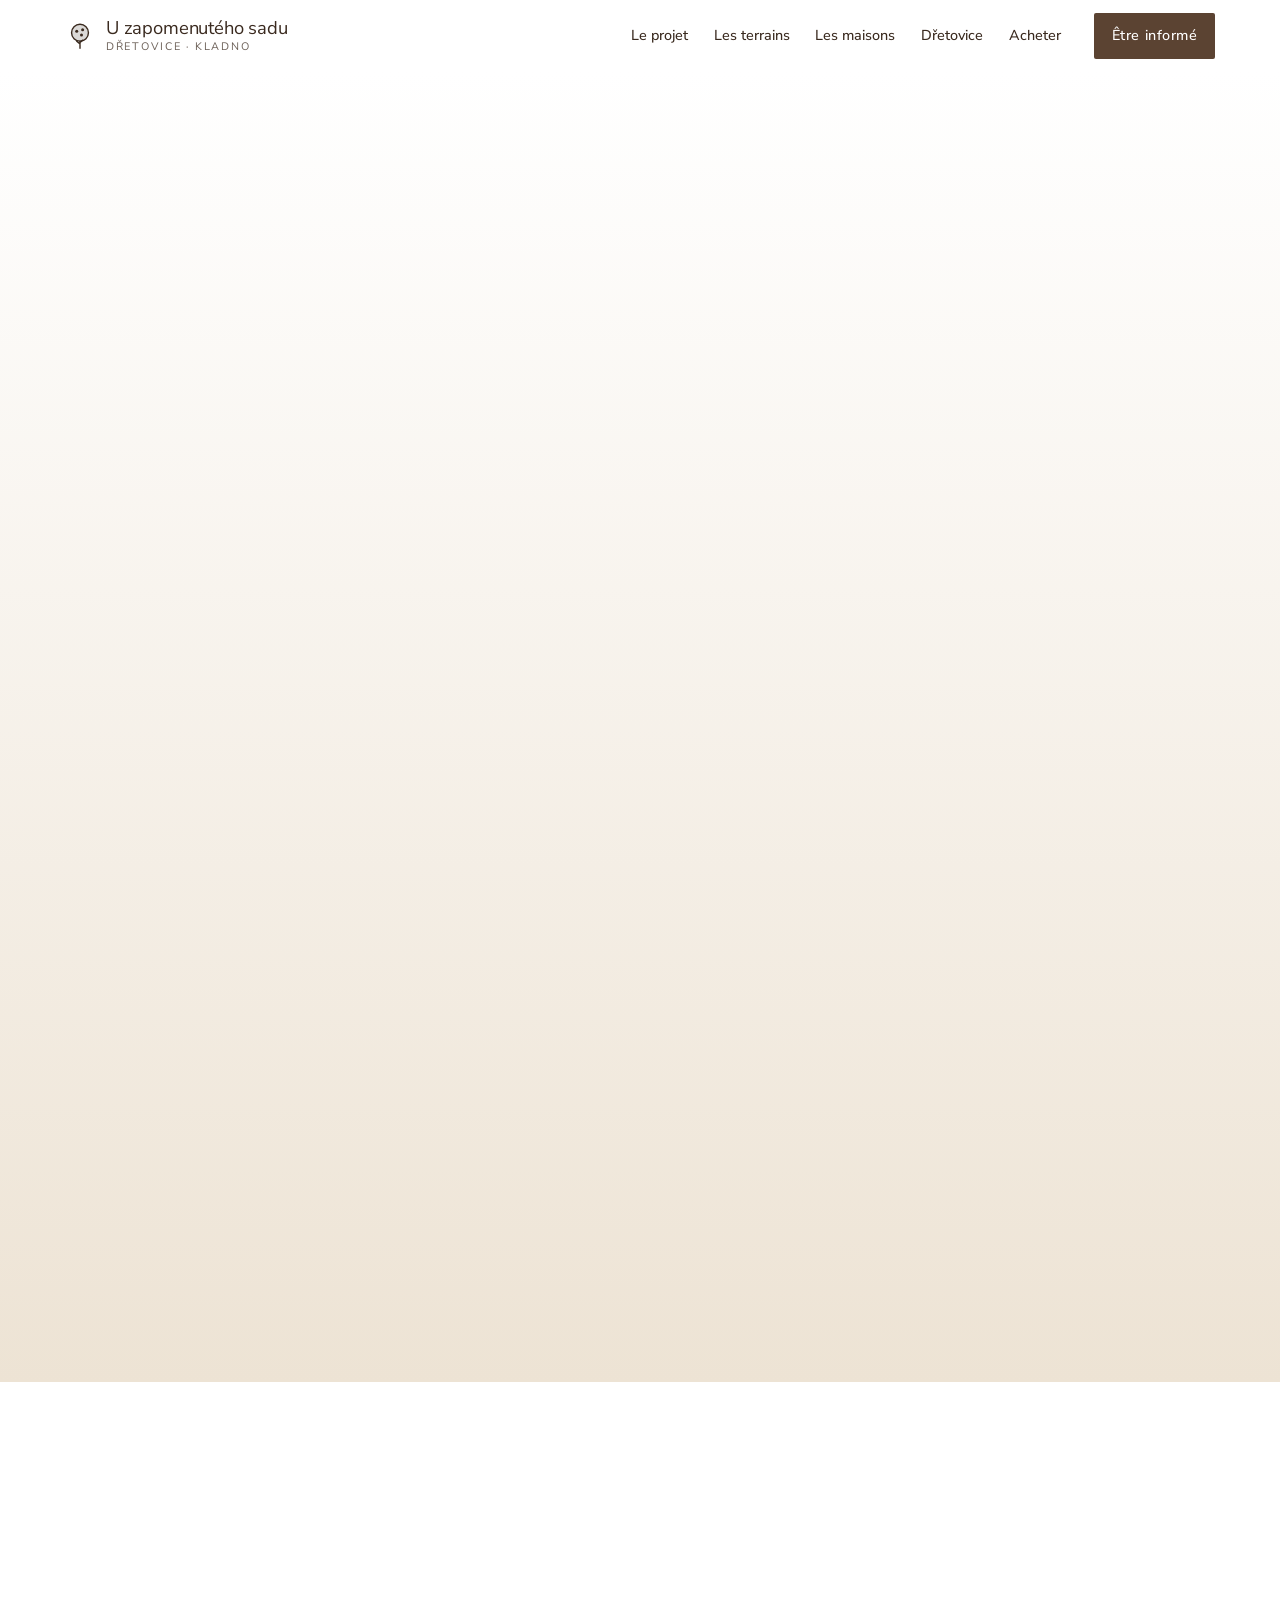
==== commit ab6f1921: "Police Nunito Sans (style Avenir, avec cyrillique), hero compact semi-transparent sans boutons, page" ====
--- a/comment-acheter/index.html
+++ b/comment-acheter/index.html
@@ -17,8 +17,8 @@
     <meta property="og:site_name" content="U zapomenutého sadu">
     <meta name="theme-color" content="#f7f2ea">
     <link rel="icon" href="../assets/icons/favicon.svg" type="image/svg+xml">
-    <link rel="preload" href="../assets/fonts/geist-latin.woff2" as="font" type="font/woff2" crossorigin>
-    <link rel="stylesheet" href="../css/style.css?v=20261016a">
+    <link rel="preload" href="../assets/fonts/nunito-sans-latin.woff2" as="font" type="font/woff2" crossorigin>
+    <link rel="stylesheet" href="../css/style.css?v=20261016d">
     <script>document.documentElement.classList.add('js');</script>
     <script type="application/ld+json">
 {
@@ -147,6 +147,6 @@
             </div>
         </div>
     </footer>
-    <script src="../js/main.js?v=20261016a" defer></script>
+    <script src="../js/main.js?v=20261016d" defer></script>
 </body>
 </html>
--- a/css/style.css
+++ b/css/style.css
@@ -4,20 +4,20 @@
    se distinguent par leur fond et leur composition.
    ========================================================= */
 
-/* ---------- Police : Geist (variable 300-600), 2 fichiers woff2 ----------
-   geist-latin : latin + tchèque. geist-cyrillic : chargé seulement si la page contient du cyrillique (version russe). */
+/* ---------- Police : Nunito Sans (proche d'Avenir), variable 300-700, 2 fichiers woff2 ----------
+   nunito-sans-latin : latin + tchèque. nunito-sans-cyrillic : chargé seulement si la page contient du cyrillique (version russe). */
 @font-face {
-    font-family: "Geist";
-    src: url("../assets/fonts/geist-latin.woff2") format("woff2");
-    font-weight: 300 600;
+    font-family: "Nunito Sans";
+    src: url("../assets/fonts/nunito-sans-latin.woff2") format("woff2");
+    font-weight: 300 700;
     font-style: normal;
     font-display: optional;
     unicode-range: U+0020-007E, U+00A0-00FF, U+0100-017F, U+2010-2027, U+2030-203A, U+20AC, U+2122, U+2190-2193, U+2212;
 }
 @font-face {
-    font-family: "Geist";
-    src: url("../assets/fonts/geist-cyrillic.woff2") format("woff2");
-    font-weight: 300 600;
+    font-family: "Nunito Sans";
+    src: url("../assets/fonts/nunito-sans-cyrillic.woff2") format("woff2");
+    font-weight: 300 700;
     font-style: normal;
     font-display: optional;
     unicode-range: U+0400-045F, U+0490-0491, U+04B0-04B1, U+2116;
@@ -52,8 +52,8 @@
     --g-dawn: linear-gradient(135deg, #f3e6d6 0%, #ead7c1 55%, #e2cdb2 100%);
 
     /* Typo */
-    --f-display: "Geist", "Helvetica Neue", Arial, system-ui, sans-serif;
-    --f-sans: "Geist", "Helvetica Neue", Arial, system-ui, sans-serif;
+    --f-display: "Nunito Sans", "Avenir Next", Avenir, "Segoe UI", system-ui, sans-serif;
+    --f-sans: "Nunito Sans", "Avenir Next", Avenir, "Segoe UI", system-ui, sans-serif;
 
     --fs-xs: 0.78rem;
     --fs-sm: 0.9rem;
@@ -61,7 +61,7 @@
     --fs-lg: clamp(1.15rem, 1rem + 0.5vw, 1.35rem);
     --fs-h3: clamp(1.3rem, 1.1rem + 0.8vw, 1.7rem);
     --fs-h2: clamp(2rem, 1.4rem + 2.6vw, 3.6rem);
-    --fs-h1: clamp(2rem, 1.4rem + 2.2vw, 3.4rem);
+    --fs-h1: clamp(1.8rem, 1.4rem + 1.2vw, 2.5rem);
     --fs-display: clamp(4rem, 2.5rem + 7vw, 9.5rem);
 
     /* Espacements */
@@ -115,10 +115,10 @@
 /* ---------- Typo ---------- */
 h1, h2, h3, .serif {
     font-family: var(--f-display);
-    font-weight: 400;
+    font-weight: 600;
     color: var(--c-ink);
-    line-height: 1.06;
-    letter-spacing: -0.035em;
+    line-height: 1.08;
+    letter-spacing: -0.02em;
     text-wrap: balance;
 }
 h2 { font-size: var(--fs-h2); }
@@ -228,34 +228,30 @@
 /* Rendu différé des sections hors écran (performance) */
 main > section:not(.hero):not(.figures) { content-visibility: auto; contain-intrinsic-size: auto 1100px; }
 
-/* ---------- 1. Hero ---------- */
-.hero { position: relative; min-height: min(100svh, 58rem); display: grid; align-items: end; color: var(--c-paper); isolation: isolate; }
-.hero__media, .hero__media img { position: absolute; inset: 0; width: 100%; height: 100%; object-fit: cover; z-index: -2; }
-.hero__media img { object-position: 40% 60%; }
-.hero::after {
-    content: ""; position: absolute; inset: 0; z-index: -1;
-    background:
-        linear-gradient(180deg, rgba(43, 30, 20, 0.45) 0%, rgba(43, 30, 20, 0) 22%),
-        linear-gradient(0deg, rgba(38, 26, 18, 0.82) 0%, rgba(38, 26, 18, 0.55) 26%, rgba(38, 26, 18, 0) 52%);
-}
-.hero__content { padding-block: 8rem clamp(2rem, 1.5rem + 2.5vw, 3.5rem); text-shadow: 0 1px 14px rgba(20, 12, 6, 0.45); }
-.hero__content .btn { text-shadow: none; }
-.hero__kicker { font-size: var(--fs-xs); font-weight: 600; letter-spacing: 0.2em; text-transform: uppercase; margin-bottom: var(--sp-3); opacity: 0.9; }
-.hero__kicker em { font-style: normal; font-family: var(--f-display); text-transform: none; letter-spacing: 0; font-size: 1.25em; opacity: 0.85; }
-.hero h1 { color: var(--c-paper); font-size: var(--fs-h1); font-weight: 400; max-width: 20ch; }
-.hero h1 em { font-style: normal; color: #ecd2b8; }
-.hero__sub { margin-top: var(--sp-2); font-size: var(--fs-base); max-width: 30rem; color: rgba(251, 248, 243, 0.92); }
-.hero__actions { display: flex; flex-wrap: wrap; align-items: center; gap: var(--sp-3); margin-top: var(--sp-3); }
-.hero__actions .link-arrow { color: var(--c-paper); }
-.status-pill {
-    display: inline-flex; align-items: center; gap: 0.6rem;
-    font-size: var(--fs-sm); font-weight: 600; letter-spacing: 0.02em;
-    background: rgba(43, 30, 20, 0.45);
-    padding: 0.45rem 0.9rem 0.45rem 0.7rem; border-radius: 99px; margin-top: var(--sp-4);
-}
-.status-pill i { width: 8px; height: 8px; border-radius: 50%; background: #a9c97a; box-shadow: 0 0 0 4px rgba(169, 201, 122, 0.25); }
-.hero__caption { position: absolute; right: var(--gutter); bottom: 1.2rem; font-size: var(--fs-xs); color: rgba(251, 248, 243, 0.75); max-width: 18rem; text-align: right; display: none; }
-@media (min-width: 960px) { .hero__caption { display: block; } }
+/* ---------- 1. Hero ----------
+   Photo pleine largeur. Texte dans un bloc brun compact et légèrement transparent, en bas à gauche. */
+.hero { position: relative; color: var(--c-paper); isolation: isolate; display: grid; }
+.hero__media { position: relative; display: block; height: 62svh; min-height: 22rem; }
+.hero__media img { position: absolute; inset: 0; width: 100%; height: 100%; object-fit: cover; object-position: 45% 55%; }
+.hero::before {
+    content: ""; position: absolute; inset: 0 0 auto 0; height: 9rem; z-index: 1; pointer-events: none;
+    background: linear-gradient(180deg, rgba(38, 26, 18, 0.5) 0%, rgba(38, 26, 18, 0) 100%);
+}
+.hero__inner { position: relative; z-index: 2; padding-inline: 0; }
+.hero__card { background: rgba(80, 58, 43, 0.97); padding: 1.75rem var(--gutter) 2rem; }
+.hero__kicker { font-size: var(--fs-xs); font-weight: 700; letter-spacing: 0.2em; text-transform: uppercase; margin-bottom: 0.9rem; color: rgba(251, 248, 243, 0.78); }
+.hero__kicker em { font-style: normal; text-transform: none; letter-spacing: 0; font-size: 1.15em; font-weight: 600; }
+.hero h1 { color: var(--c-paper); font-size: var(--fs-h1); font-weight: 600; letter-spacing: -0.02em; }
+.hero h1 span { display: block; margin-top: 0.45rem; font-size: 0.56em; font-weight: 600; letter-spacing: 0; color: #ecc9a6; }
+.hero__sub { margin-top: 0.9rem; font-size: var(--fs-sm); line-height: 1.55; color: rgba(251, 248, 243, 0.88); max-width: 26rem; }
+.hero__caption { position: absolute; right: var(--gutter); top: 5.5rem; z-index: 2; font-size: var(--fs-xs); color: #fff; max-width: 18rem; text-align: right; text-shadow: 0 1px 8px rgba(0, 0, 0, 0.55); display: none; }
+@media (min-width: 960px) {
+    .hero { display: block; }
+    .hero__media { height: min(100svh, 56rem); min-height: 38rem; }
+    .hero__inner { position: absolute; left: 0; right: 0; bottom: 0; padding-inline: var(--gutter); }
+    .hero__card { display: inline-block; max-width: 27rem; padding: 1.9rem 2.1rem 2.1rem; background: rgba(80, 58, 43, 0.82); }
+    .hero__caption { display: block; top: auto; bottom: 1.25rem; }
+}
 
 /* ---------- 2. Chiffres clés ---------- */
 /* Panneau brun à gauche (pleine hauteur, jusqu'au bord), chiffres à droite */
@@ -270,7 +266,7 @@
 .figures__rest { padding: clamp(3rem, 2rem + 5vw, 7rem) var(--gutter); }
 .figures__grid { display: grid; gap: var(--sp-5) var(--sp-4); grid-template-columns: repeat(2, minmax(0, 1fr)); }
 .figure { display: flex; flex-direction: column; gap: 0.35rem; }
-.figure__value { font-family: var(--f-display); font-weight: 300; font-size: clamp(2.4rem, 1.7rem + 2.4vw, 3.8rem); line-height: 0.95; color: var(--c-ink); letter-spacing: -0.04em; font-variant-numeric: lining-nums; white-space: nowrap; }
+.figure__value { font-family: var(--f-display); font-weight: 400; font-size: clamp(2.4rem, 1.7rem + 2.4vw, 3.8rem); line-height: 0.95; color: var(--c-ink); letter-spacing: -0.04em; font-variant-numeric: lining-nums; white-space: nowrap; }
 .figure__value small { font-size: 0.36em; letter-spacing: -0.01em; margin-left: 0.15em; color: var(--c-taupe); }
 .figure__label { font-size: var(--fs-sm); color: var(--c-muted); max-width: 16rem; }
 .figure--hero .figure__value { font-size: clamp(7rem, 4rem + 12vw, 13rem); color: #e8c3a0; }
@@ -342,7 +338,7 @@
 .plan__tooltip.is-visible { opacity: 1; }
 
 .lot-card { background: var(--c-mist); padding: var(--sp-4); align-self: start; }
-.lot-card__num { font-family: var(--f-display); font-weight: 300; font-size: clamp(4rem, 3rem + 4vw, 6.5rem); line-height: 0.85; color: var(--c-copper); }
+.lot-card__num { font-family: var(--f-display); font-weight: 400; font-size: clamp(4rem, 3rem + 4vw, 6.5rem); line-height: 0.85; color: var(--c-copper); }
 .lot-card dl { display: grid; grid-template-columns: auto 1fr; gap: 0.55rem 1.5rem; margin-block: var(--sp-3); font-size: var(--fs-sm); }
 .lot-card dt { color: var(--c-muted); }
 .lot-card dd { color: var(--c-ink); font-weight: 600; }
@@ -396,7 +392,7 @@
 .place-intro__card { background: var(--c-cream); padding: var(--sp-5) var(--gutter); max-width: 46rem; }
 .place-facts { display: grid; gap: var(--sp-5); margin-top: var(--sp-6); }
 .place-fact h3 { margin-bottom: 0.6rem; }
-.place-fact__k { font-family: var(--f-display); font-weight: 300; font-size: 3rem; line-height: 1; color: var(--c-clay); display: block; margin-bottom: 0.4rem; }
+.place-fact__k { font-family: var(--f-display); font-weight: 400; font-size: 3rem; line-height: 1; color: var(--c-clay); display: block; margin-bottom: 0.4rem; }
 @media (min-width: 760px) {
     .place-facts { grid-template-columns: repeat(2, minmax(0, 1fr)); gap: var(--sp-6) var(--sp-5); }
     .place-fact:nth-child(even) { transform: translateY(var(--sp-6)); }
@@ -414,17 +410,12 @@
 .distances li { display: flex; align-items: baseline; justify-content: space-between; gap: var(--sp-2); padding: 0.55rem 0; }
 .distances li:nth-child(odd) { background: linear-gradient(90deg, rgba(227, 211, 189, 0.45), rgba(227, 211, 189, 0)); padding-inline: 0.75rem; margin-inline: -0.75rem; }
 .distances b { font-family: var(--f-display); font-weight: 400; font-size: 1.5rem; color: var(--c-ink); white-space: nowrap; }
-.map-facade { position: relative; min-height: 24rem; background: var(--g-dawn); display: grid; place-items: center; overflow: hidden; }
-.map-facade__bg { position: absolute; inset: 0; width: 100%; height: 100%; }
-.map-facade__inner { position: relative; z-index: 1; text-align: center; color: var(--c-earth); padding: var(--sp-4); }
-.map-pin { width: 2.6rem; height: 2.6rem; margin: 0 auto var(--sp-2); fill: none; stroke: var(--c-copper); stroke-width: 1.5; }
-.map-facade__coords { font-family: var(--f-display); font-size: 1.5rem !important; color: var(--c-ink); margin-bottom: 0.5rem !important; }
-.map-facade__inner p { margin: 0 auto var(--sp-3); font-size: var(--fs-sm); max-width: 22rem; }
-.map-facade iframe { position: absolute; inset: 0; width: 100%; height: 100%; border: 0; z-index: 2; }
+.map-embed { position: relative; min-height: 24rem; background: var(--c-mist); overflow: hidden; }
+.map-embed iframe { position: absolute; inset: 0; width: 100%; height: 100%; border: 0; }
 .map-links { margin-top: var(--sp-2); display: flex; gap: var(--sp-3); flex-wrap: wrap; }
 @media (min-width: 960px) {
     .access { grid-template-columns: 5fr 7fr; gap: var(--sp-6); align-items: stretch; }
-    .map-facade { min-height: 100%; }
+    .map-embed { min-height: 100%; }
 }
 
 /* ---------- 8. Vie quotidienne ---------- */
@@ -440,7 +431,7 @@
 
 /* ---------- 9. Village ---------- */
 .village { display: grid; gap: var(--sp-5); align-items: center; }
-.village__year { margin-top: var(--sp-4); font-family: var(--f-display); font-weight: 300; font-size: clamp(6rem, 3rem + 14vw, 15rem); line-height: 0.8; color: var(--c-copper); letter-spacing: -0.04em; }
+.village__year { margin-top: var(--sp-4); font-family: var(--f-display); font-weight: 400; font-size: clamp(6rem, 3rem + 14vw, 15rem); line-height: 0.8; color: var(--c-copper); letter-spacing: -0.04em; }
 .village__year span { display: block; font-family: var(--f-sans); font-size: var(--fs-xs); font-weight: 600; letter-spacing: 0.18em; text-transform: uppercase; color: var(--c-muted); margin-top: var(--sp-3); }
 .village__facts { list-style: none; display: grid; gap: var(--sp-2); margin-top: var(--sp-4); }
 .village__facts li { font-family: var(--f-display); font-size: clamp(1.15rem, 1rem + 0.6vw, 1.45rem); color: var(--c-ink); line-height: 1.35; }
@@ -470,7 +461,7 @@
 .party p { font-family: var(--f-display); font-size: 1.25rem; color: var(--c-ink); line-height: 1.3; }
 .buy-steps { list-style: none; display: grid; gap: 0; counter-reset: buy; }
 .buy-steps li { counter-increment: buy; display: grid; grid-template-columns: 4.5rem 1fr; gap: 0 var(--sp-2); padding-block: var(--sp-3); }
-.buy-steps li::before { content: counter(buy, decimal-leading-zero); font-family: var(--f-display); font-weight: 300; font-size: 2.6rem; line-height: 1; color: var(--c-clay); }
+.buy-steps li::before { content: counter(buy, decimal-leading-zero); font-family: var(--f-display); font-weight: 400; font-size: 2.6rem; line-height: 1; color: var(--c-clay); }
 .buy-steps h3 { font-size: 1.3rem; margin-bottom: 0.3rem; }
 .buy-steps p { font-size: var(--fs-sm); }
 .buy-steps li:nth-child(odd) { background: linear-gradient(90deg, rgba(251, 248, 243, 0.8), rgba(251, 248, 243, 0)); padding-inline: 1rem; margin-inline: -1rem; }
@@ -550,7 +541,7 @@
 
 /* ---------- Pages annexes ---------- */
 .page-hero { padding-block: clamp(3rem, 2rem + 5vw, 7rem) clamp(2rem, 1.5rem + 3vw, 4rem); background: var(--g-warm); }
-.page-hero h1 { font-size: clamp(2.2rem, 1.5rem + 3.4vw, 4.4rem); font-weight: 300; max-width: 18ch; }
+.page-hero h1 { font-size: clamp(2.2rem, 1.5rem + 3.4vw, 4.4rem); font-weight: 400; max-width: 18ch; }
 .page-hero p { margin-top: var(--sp-3); }
 .breadcrumb { font-size: var(--fs-xs); letter-spacing: 0.08em; color: var(--c-muted); margin-bottom: var(--sp-4); }
 .breadcrumb ol { list-style: none; display: flex; flex-wrap: wrap; gap: 0.5rem; }
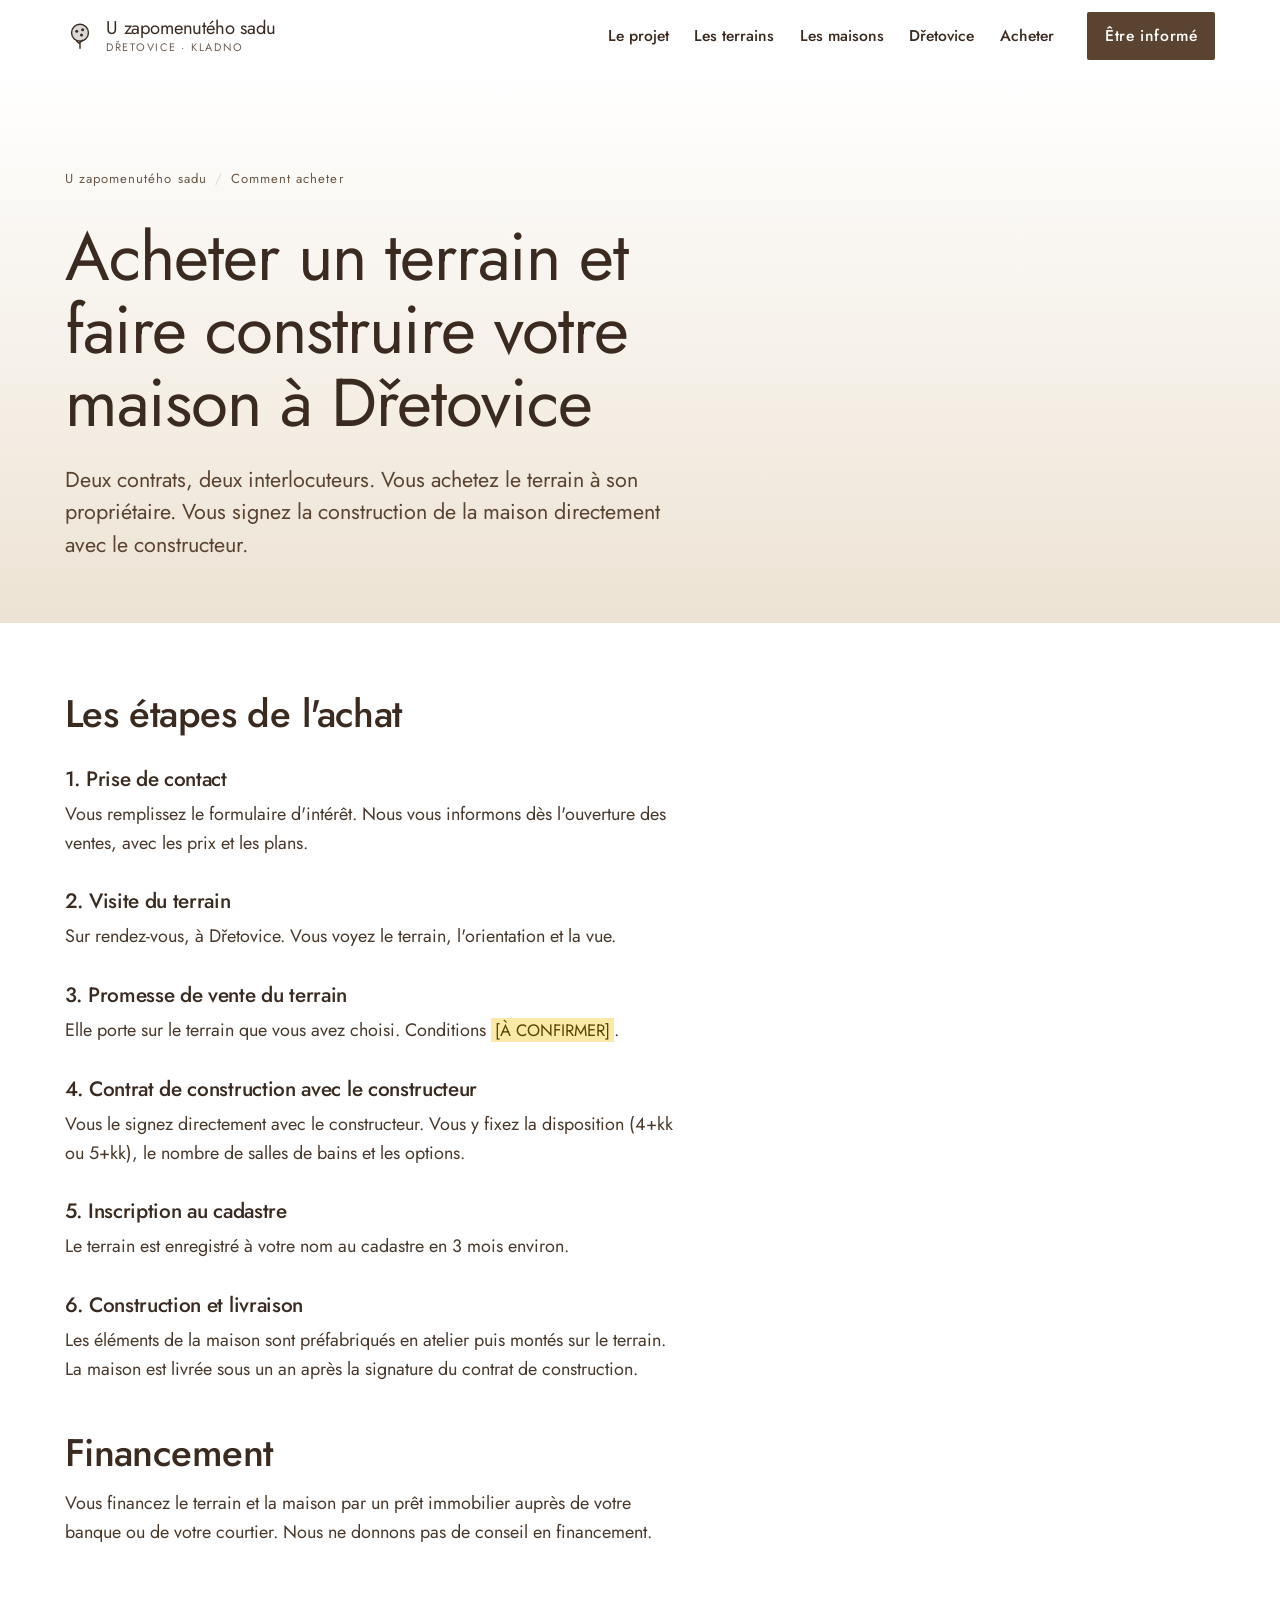
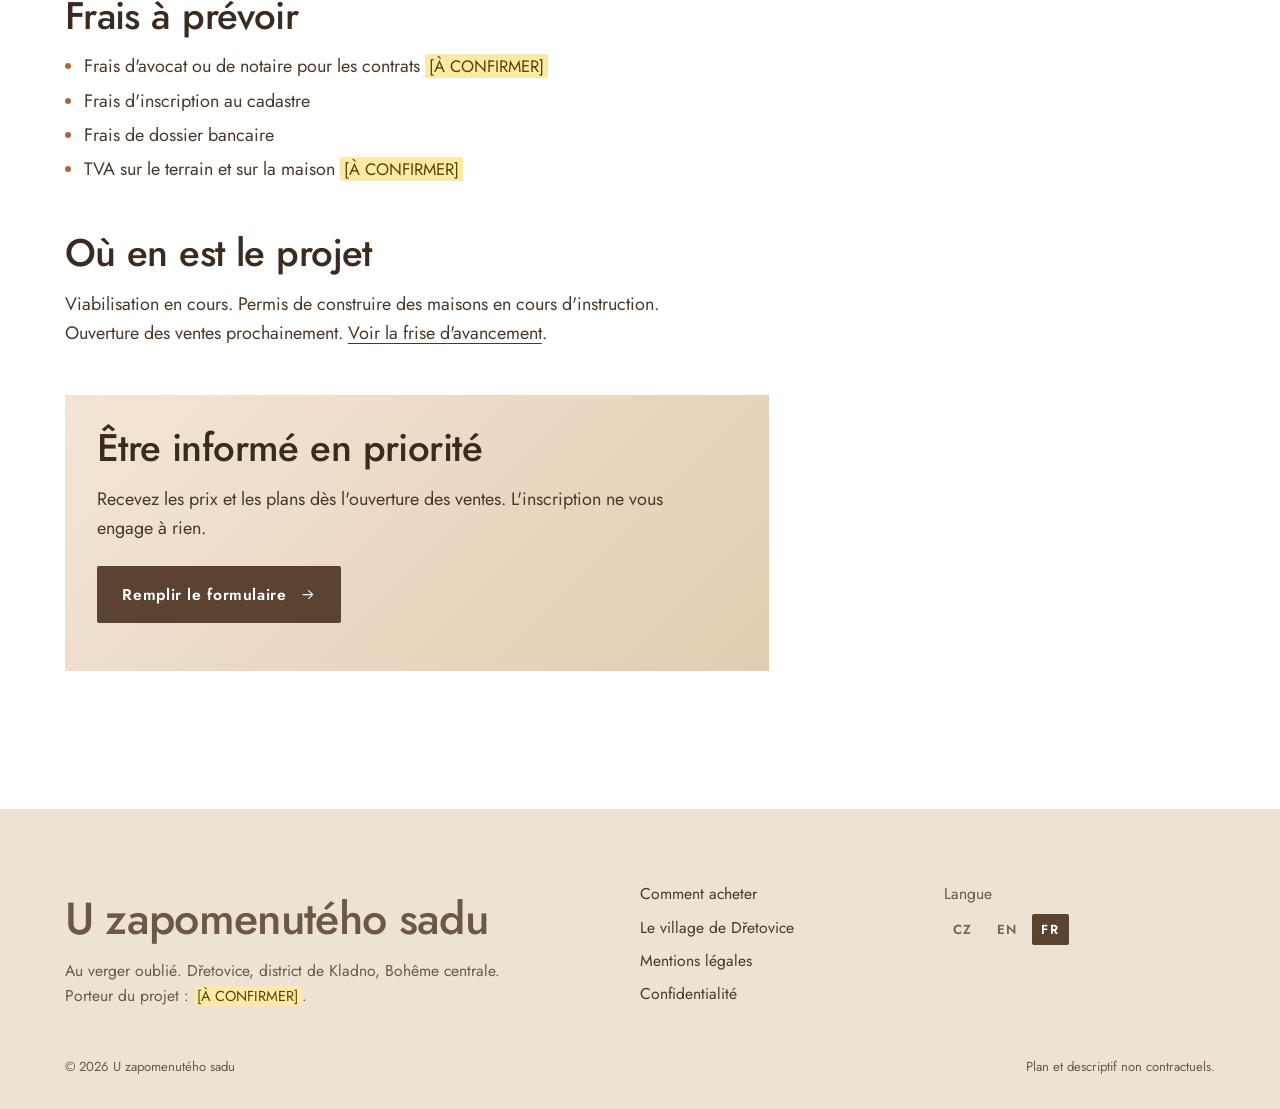
==== commit 07f6b564: "Police Jost (titres en 500), tailles de texte ajustées, suppression de la page de test /typo/ Co-Aut" ====
--- a/comment-acheter/index.html
+++ b/comment-acheter/index.html
@@ -17,8 +17,8 @@
     <meta property="og:site_name" content="U zapomenutého sadu">
     <meta name="theme-color" content="#f7f2ea">
     <link rel="icon" href="../assets/icons/favicon.svg" type="image/svg+xml">
-    <link rel="preload" href="../assets/fonts/nunito-sans-latin.woff2" as="font" type="font/woff2" crossorigin>
-    <link rel="stylesheet" href="../css/style.css?v=20261016d">
+    <link rel="preload" href="../assets/fonts/jost-latin.woff2" as="font" type="font/woff2" crossorigin>
+    <link rel="stylesheet" href="../css/style.css?v=20261016f">
     <script>document.documentElement.classList.add('js');</script>
     <script type="application/ld+json">
 {
@@ -147,6 +147,6 @@
             </div>
         </div>
     </footer>
-    <script src="../js/main.js?v=20261016d" defer></script>
+    <script src="../js/main.js?v=20261016f" defer></script>
 </body>
 </html>
--- a/css/style.css
+++ b/css/style.css
@@ -4,19 +4,19 @@
    se distinguent par leur fond et leur composition.
    ========================================================= */
 
-/* ---------- Police : Nunito Sans (proche d'Avenir), variable 300-700, 2 fichiers woff2 ----------
-   nunito-sans-latin : latin + tchèque. nunito-sans-cyrillic : chargé seulement si la page contient du cyrillique (version russe). */
+/* ---------- Police : Jost (géométrique, esprit Futura), variable 300-700, 2 fichiers woff2 ----------
+   jost-latin : latin + tchèque. jost-cyrillic : chargé seulement si la page contient du cyrillique (version russe). */
 @font-face {
-    font-family: "Nunito Sans";
-    src: url("../assets/fonts/nunito-sans-latin.woff2") format("woff2");
+    font-family: "Jost";
+    src: url("../assets/fonts/jost-latin.woff2") format("woff2");
     font-weight: 300 700;
     font-style: normal;
     font-display: optional;
     unicode-range: U+0020-007E, U+00A0-00FF, U+0100-017F, U+2010-2027, U+2030-203A, U+20AC, U+2122, U+2190-2193, U+2212;
 }
 @font-face {
-    font-family: "Nunito Sans";
-    src: url("../assets/fonts/nunito-sans-cyrillic.woff2") format("woff2");
+    font-family: "Jost";
+    src: url("../assets/fonts/jost-cyrillic.woff2") format("woff2");
     font-weight: 300 700;
     font-style: normal;
     font-display: optional;
@@ -52,12 +52,12 @@
     --g-dawn: linear-gradient(135deg, #f3e6d6 0%, #ead7c1 55%, #e2cdb2 100%);
 
     /* Typo */
-    --f-display: "Nunito Sans", "Avenir Next", Avenir, "Segoe UI", system-ui, sans-serif;
-    --f-sans: "Nunito Sans", "Avenir Next", Avenir, "Segoe UI", system-ui, sans-serif;
-
-    --fs-xs: 0.78rem;
-    --fs-sm: 0.9rem;
-    --fs-base: 1.0625rem;
+    --f-display: "Jost", "Futura", "Avenir Next", "Segoe UI", system-ui, sans-serif;
+    --f-sans: "Jost", "Futura", "Avenir Next", "Segoe UI", system-ui, sans-serif;
+
+    --fs-xs: 0.82rem;
+    --fs-sm: 0.98rem;
+    --fs-base: 1.125rem;
     --fs-lg: clamp(1.15rem, 1rem + 0.5vw, 1.35rem);
     --fs-h3: clamp(1.3rem, 1.1rem + 0.8vw, 1.7rem);
     --fs-h2: clamp(2rem, 1.4rem + 2.6vw, 3.6rem);
@@ -115,10 +115,10 @@
 /* ---------- Typo ---------- */
 h1, h2, h3, .serif {
     font-family: var(--f-display);
-    font-weight: 600;
+    font-weight: 500;
     color: var(--c-ink);
     line-height: 1.08;
-    letter-spacing: -0.02em;
+    letter-spacing: -0.015em;
     text-wrap: balance;
 }
 h2 { font-size: var(--fs-h2); }
@@ -241,8 +241,8 @@
 .hero__card { background: rgba(80, 58, 43, 0.97); padding: 1.75rem var(--gutter) 2rem; }
 .hero__kicker { font-size: var(--fs-xs); font-weight: 700; letter-spacing: 0.2em; text-transform: uppercase; margin-bottom: 0.9rem; color: rgba(251, 248, 243, 0.78); }
 .hero__kicker em { font-style: normal; text-transform: none; letter-spacing: 0; font-size: 1.15em; font-weight: 600; }
-.hero h1 { color: var(--c-paper); font-size: var(--fs-h1); font-weight: 600; letter-spacing: -0.02em; }
-.hero h1 span { display: block; margin-top: 0.45rem; font-size: 0.56em; font-weight: 600; letter-spacing: 0; color: #ecc9a6; }
+.hero h1 { color: var(--c-paper); font-size: var(--fs-h1); font-weight: 500; letter-spacing: -0.01em; }
+.hero h1 span { display: block; margin-top: 0.45rem; font-size: 0.56em; font-weight: 500; letter-spacing: 0; color: #ecc9a6; }
 .hero__sub { margin-top: 0.9rem; font-size: var(--fs-sm); line-height: 1.55; color: rgba(251, 248, 243, 0.88); max-width: 26rem; }
 .hero__caption { position: absolute; right: var(--gutter); top: 5.5rem; z-index: 2; font-size: var(--fs-xs); color: #fff; max-width: 18rem; text-align: right; text-shadow: 0 1px 8px rgba(0, 0, 0, 0.55); display: none; }
 @media (min-width: 960px) {
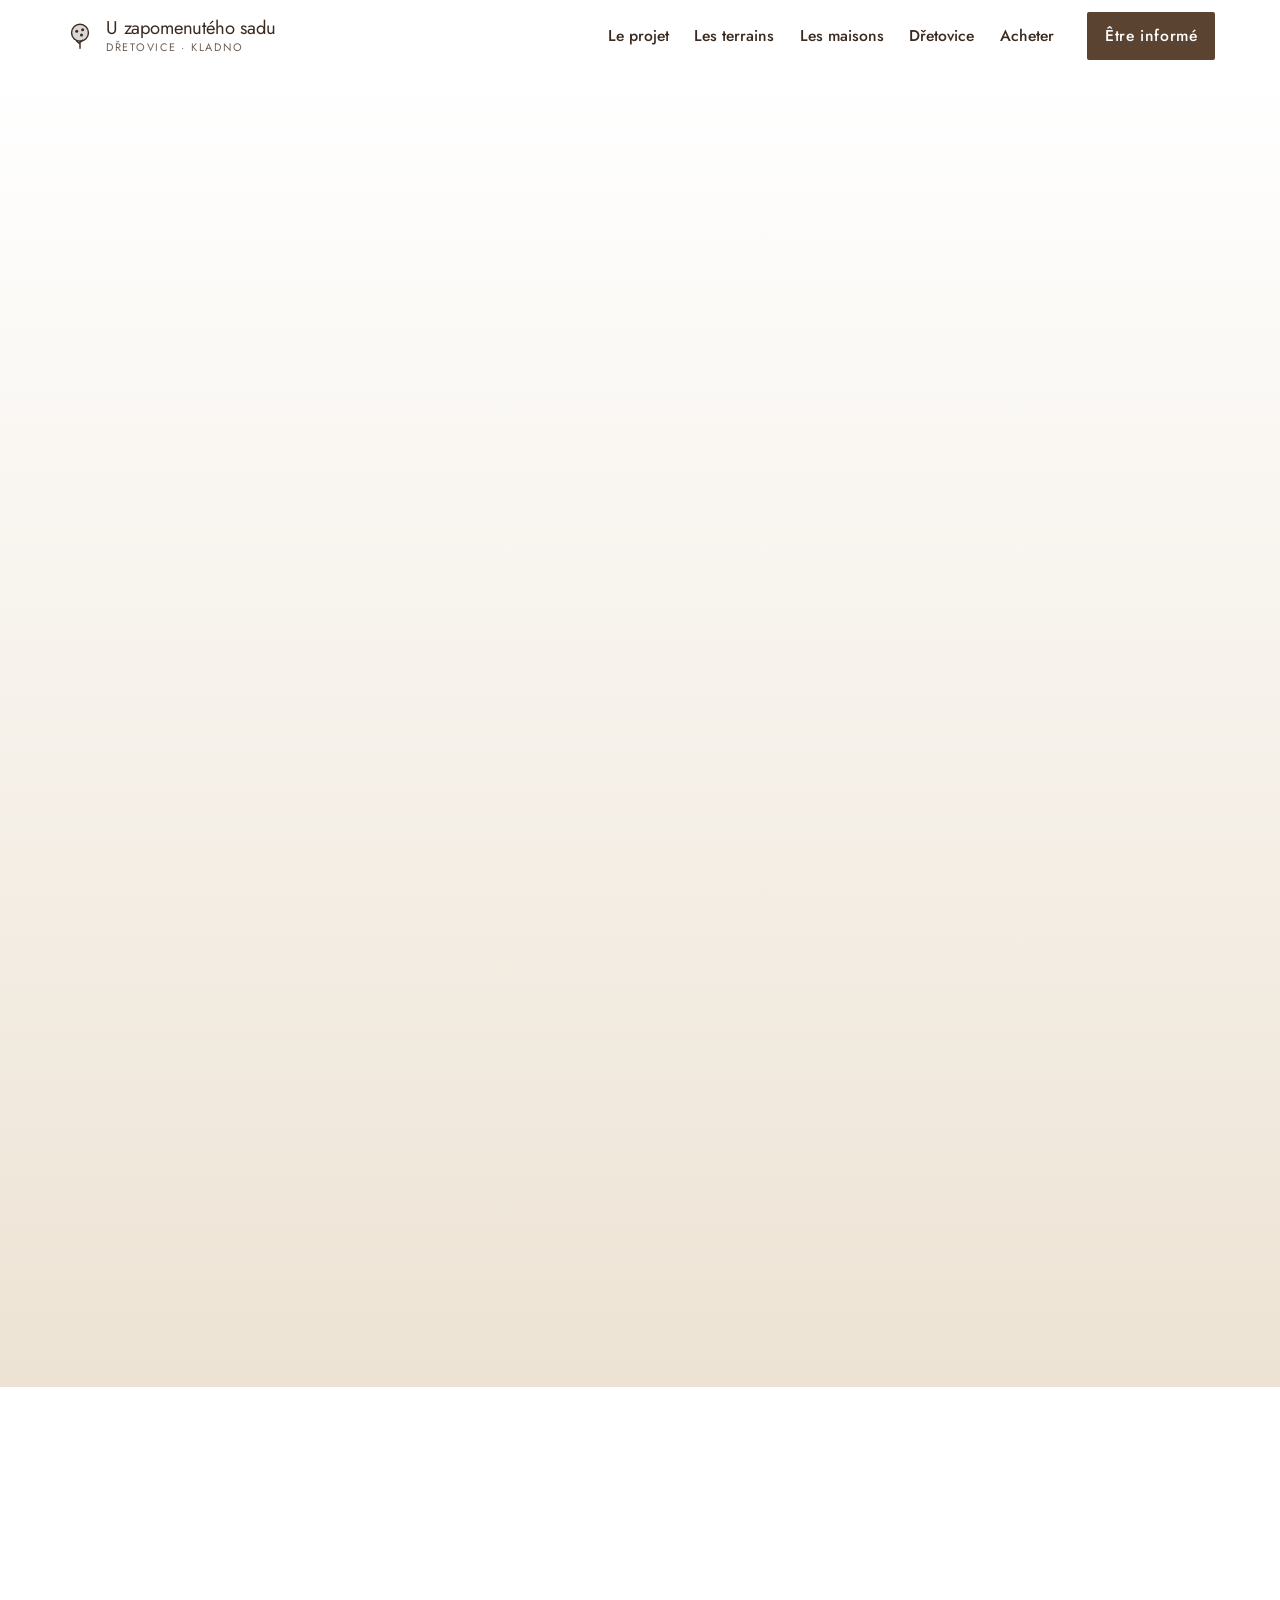
==== commit 3d4f34ba: "Hero : bloc collé au bord gauche, centré verticalement Co-Authored-By: Claude Opus 5.5 <noreply@anth" ====
--- a/comment-acheter/index.html
+++ b/comment-acheter/index.html
@@ -18,7 +18,7 @@
     <meta name="theme-color" content="#f7f2ea">
     <link rel="icon" href="../assets/icons/favicon.svg" type="image/svg+xml">
     <link rel="preload" href="../assets/fonts/jost-latin.woff2" as="font" type="font/woff2" crossorigin>
-    <link rel="stylesheet" href="../css/style.css?v=20261016f">
+    <link rel="stylesheet" href="../css/style.css?v=20261016g">
     <script>document.documentElement.classList.add('js');</script>
     <script type="application/ld+json">
 {
@@ -147,6 +147,6 @@
             </div>
         </div>
     </footer>
-    <script src="../js/main.js?v=20261016f" defer></script>
+    <script src="../js/main.js?v=20261016g" defer></script>
 </body>
 </html>
--- a/css/style.css
+++ b/css/style.css
@@ -248,8 +248,9 @@
 @media (min-width: 960px) {
     .hero { display: block; }
     .hero__media { height: min(100svh, 56rem); min-height: 38rem; }
-    .hero__inner { position: absolute; left: 0; right: 0; bottom: 0; padding-inline: var(--gutter); }
-    .hero__card { display: inline-block; max-width: 27rem; padding: 1.9rem 2.1rem 2.1rem; background: rgba(80, 58, 43, 0.82); }
+    /* Bloc collé au bord gauche de l'écran, centré verticalement sur la photo */
+    .hero__inner { position: absolute; left: 0; top: 50%; transform: translateY(-50%); width: auto; max-width: none; margin: 0; padding: 0; }
+    .hero__card { display: block; max-width: 30rem; padding: 2.1rem 2.2rem 2.2rem clamp(2rem, 1rem + 2.5vw, 3.5rem); background: rgba(80, 58, 43, 0.82); }
     .hero__caption { display: block; top: auto; bottom: 1.25rem; }
 }
 
